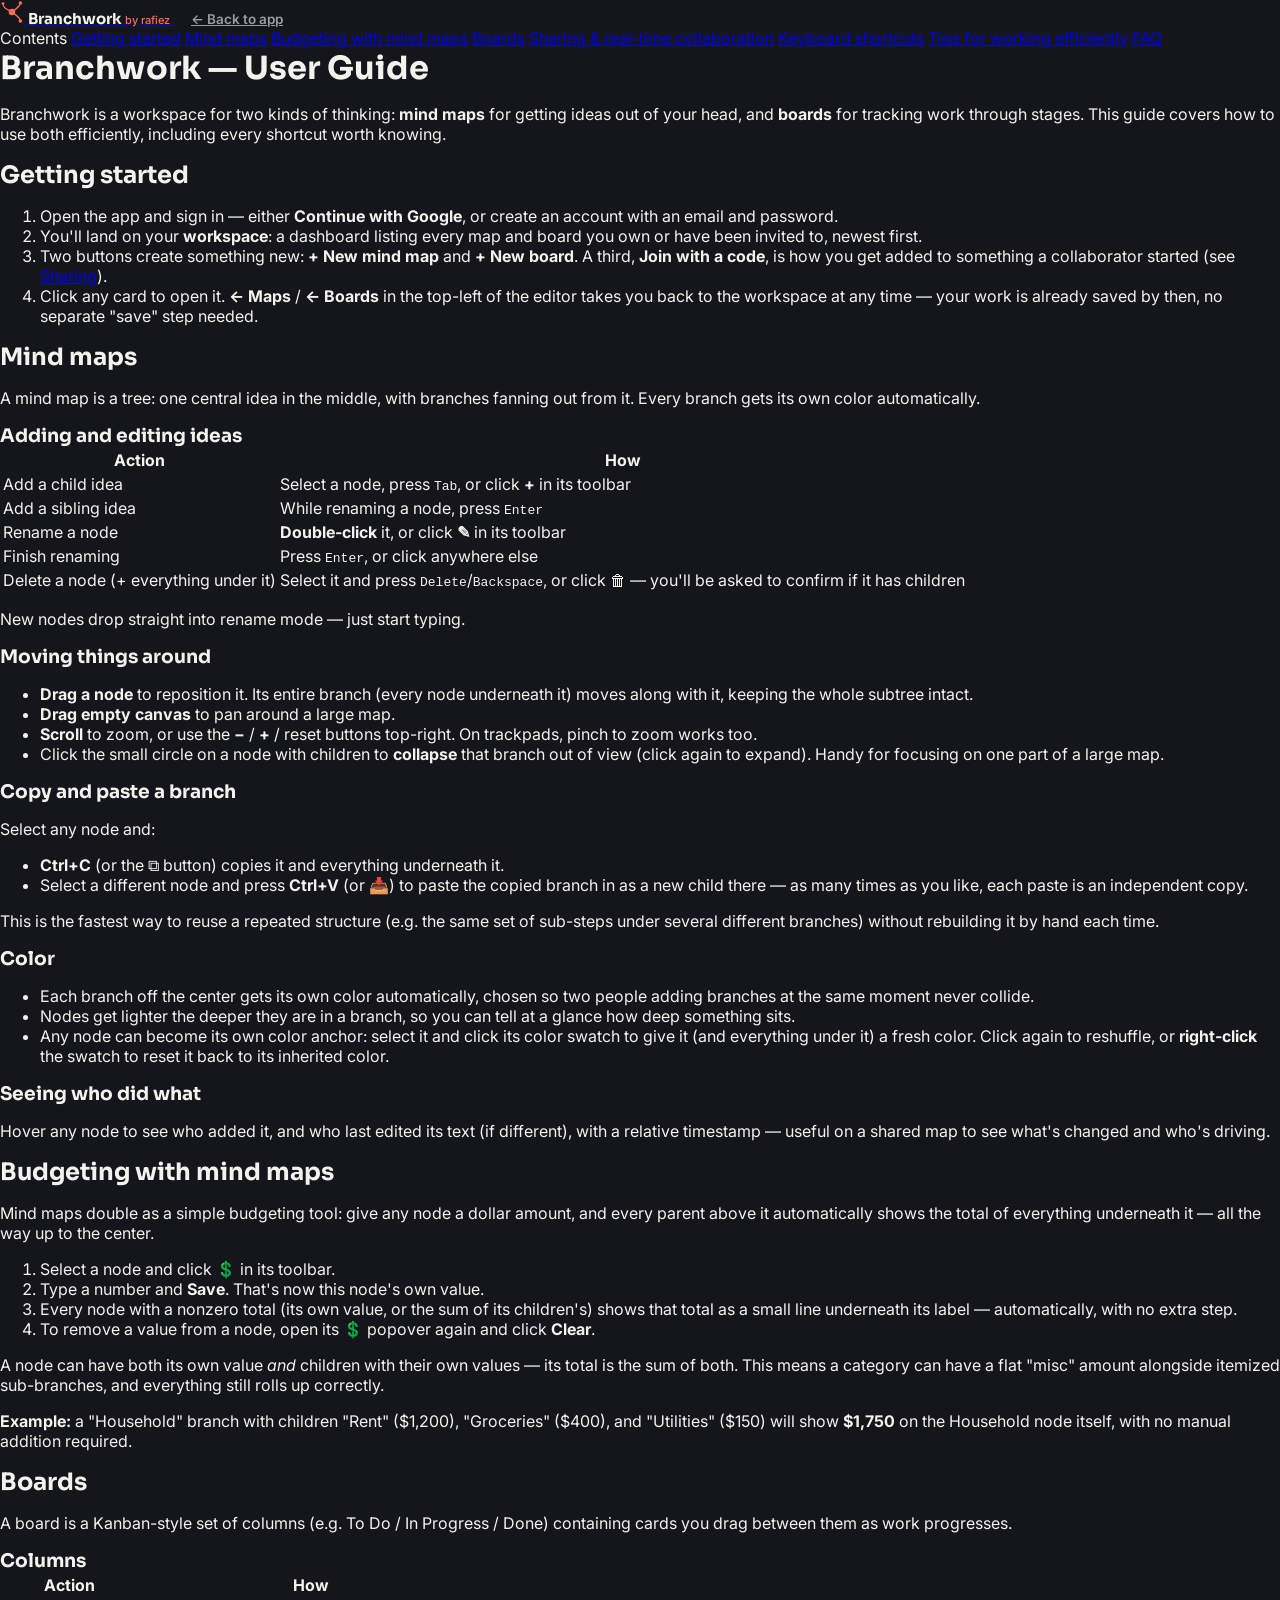
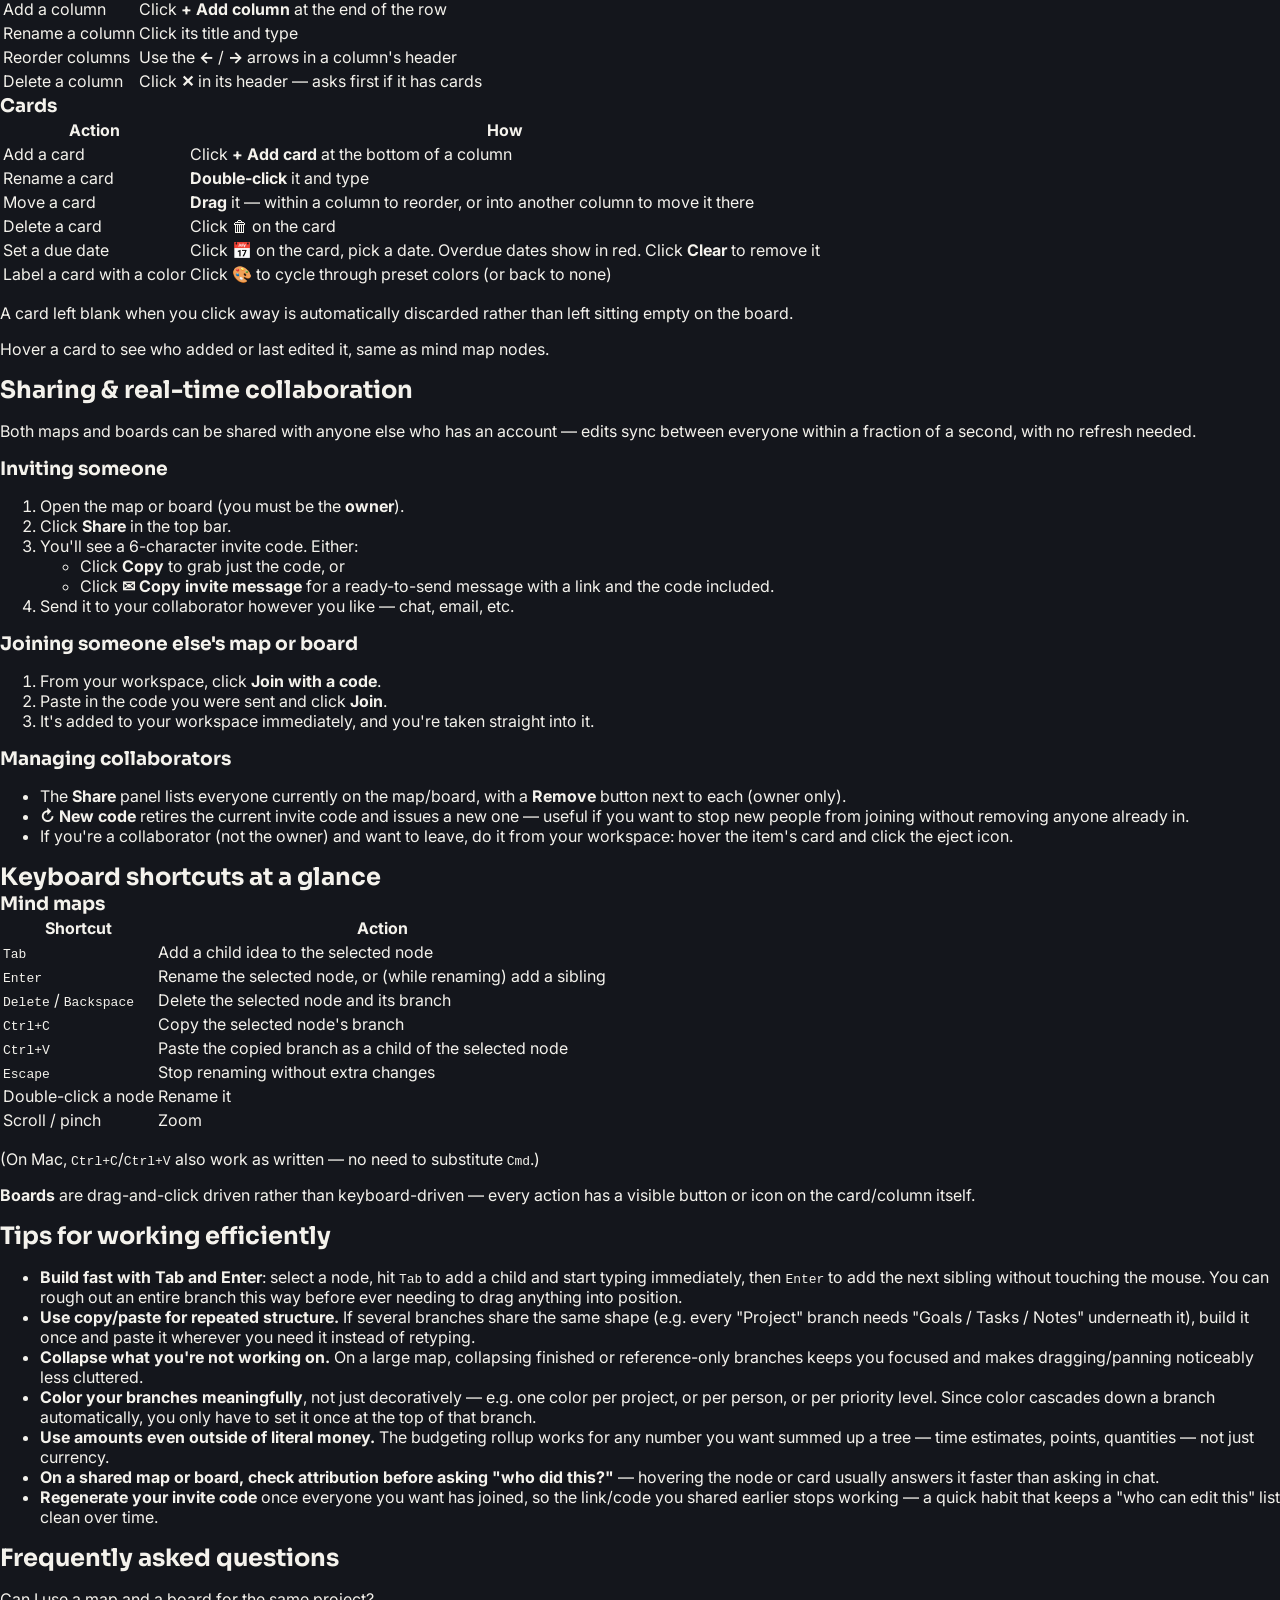
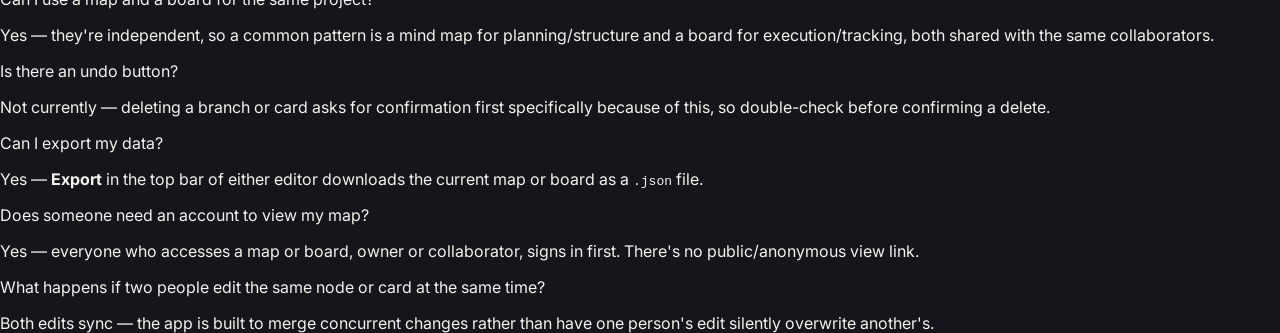
==== guide.html @ 49ad2775 "Add files via upload" ====
<!DOCTYPE html>
<html lang="en">
<head>
<meta charset="UTF-8" />
<meta name="viewport" content="width=device-width, initial-scale=1.0" />
<title>User Guide — Branchwork</title>
<link rel="icon" href="data:," />
<link rel="preconnect" href="https://fonts.googleapis.com">
<link rel="preconnect" href="https://fonts.gstatic.com" crossorigin>
<link href="https://fonts.googleapis.com/css2?family=Sora:wght@400;500;600;700;800&family=Inter:wght@400;500;600&display=swap" rel="stylesheet">
<link rel="stylesheet" href="styles.css" />
</head>
<body class="guide-body">

<div class="guide-page">
  <header class="guide-header">
    <a href="index.html" class="guide-brand">
      <span class="brand-mark" aria-hidden="true">
        <svg viewBox="0 0 40 40" width="24" height="24">
          <circle cx="20" cy="20" r="5.5" fill="currentColor"/>
          <path d="M20 20 C 30 12, 34 10, 34 5" stroke="currentColor" stroke-width="2.4" fill="none" stroke-linecap="round"/>
          <path d="M20 20 C 30 28, 34 30, 34 35" stroke="currentColor" stroke-width="2.4" fill="none" stroke-linecap="round"/>
          <path d="M20 20 C 8 14, 5 12, 5 6" stroke="currentColor" stroke-width="2" fill="none" stroke-linecap="round"/>
          <circle cx="34" cy="5" r="3" fill="currentColor"/>
          <circle cx="34" cy="35" r="3" fill="currentColor"/>
          <circle cx="5" cy="6" r="2.4" fill="currentColor"/>
        </svg>
      </span>
      <span class="dash-brand-name">Branchwork <span class="brand-by">by rafiez</span></span>
    </a>
    <a href="index.html" class="btn btn-ghost">← Back to app</a>
  </header>

  <div class="guide-layout">
    <nav class="guide-toc" aria-label="Table of contents">
      <span class="guide-toc-label">Contents</span>
      <a href="#getting-started">Getting started</a>
      <a href="#mind-maps">Mind maps</a>
      <a href="#budgeting">Budgeting with mind maps</a>
      <a href="#boards">Boards</a>
      <a href="#sharing">Sharing &amp; real-time collaboration</a>
      <a href="#shortcuts">Keyboard shortcuts</a>
      <a href="#tips">Tips for working efficiently</a>
      <a href="#faq">FAQ</a>
    </nav>

    <main class="guide-content">
      <h1>Branchwork — User Guide</h1>
      <p class="guide-lede">
        Branchwork is a workspace for two kinds of thinking: <strong>mind maps</strong> for
        getting ideas out of your head, and <strong>boards</strong> for tracking work through
        stages. This guide covers how to use both efficiently, including every shortcut
        worth knowing.
      </p>

      <section id="getting-started">
        <h2>Getting started</h2>
        <ol>
          <li>Open the app and sign in — either <strong>Continue with Google</strong>, or create an account with an email and password.</li>
          <li>You'll land on your <strong>workspace</strong>: a dashboard listing every map and board you own or have been invited to, newest first.</li>
          <li>Two buttons create something new: <strong>+ New mind map</strong> and <strong>+ New board</strong>. A third, <strong>Join with a code</strong>, is how you get added to something a collaborator started (see <a href="#sharing">Sharing</a>).</li>
          <li>Click any card to open it. <strong>← Maps</strong> / <strong>← Boards</strong> in the top-left of the editor takes you back to the workspace at any time — your work is already saved by then, no separate "save" step needed.</li>
        </ol>
      </section>

      <section id="mind-maps">
        <h2>Mind maps</h2>
        <p>A mind map is a tree: one central idea in the middle, with branches fanning out from it. Every branch gets its own color automatically.</p>

        <h3>Adding and editing ideas</h3>
        <div class="guide-table-wrap">
          <table>
            <thead><tr><th>Action</th><th>How</th></tr></thead>
            <tbody>
              <tr><td>Add a child idea</td><td>Select a node, press <kbd>Tab</kbd>, or click <strong>+</strong> in its toolbar</td></tr>
              <tr><td>Add a sibling idea</td><td>While renaming a node, press <kbd>Enter</kbd></td></tr>
              <tr><td>Rename a node</td><td><strong>Double-click</strong> it, or click <strong>✎</strong> in its toolbar</td></tr>
              <tr><td>Finish renaming</td><td>Press <kbd>Enter</kbd>, or click anywhere else</td></tr>
              <tr><td>Delete a node (+ everything under it)</td><td>Select it and press <kbd>Delete</kbd>/<kbd>Backspace</kbd>, or click 🗑 — you'll be asked to confirm if it has children</td></tr>
            </tbody>
          </table>
        </div>
        <p>New nodes drop straight into rename mode — just start typing.</p>

        <h3>Moving things around</h3>
        <ul>
          <li><strong>Drag a node</strong> to reposition it. Its entire branch (every node underneath it) moves along with it, keeping the whole subtree intact.</li>
          <li><strong>Drag empty canvas</strong> to pan around a large map.</li>
          <li><strong>Scroll</strong> to zoom, or use the <strong>−</strong> / <strong>+</strong> / reset buttons top-right. On trackpads, pinch to zoom works too.</li>
          <li>Click the small circle on a node with children to <strong>collapse</strong> that branch out of view (click again to expand). Handy for focusing on one part of a large map.</li>
        </ul>

        <h3>Copy and paste a branch</h3>
        <p>Select any node and:</p>
        <ul>
          <li><strong>Ctrl+C</strong> (or the ⧉ button) copies it and everything underneath it.</li>
          <li>Select a different node and press <strong>Ctrl+V</strong> (or 📥) to paste the copied branch in as a new child there — as many times as you like, each paste is an independent copy.</li>
        </ul>
        <p>This is the fastest way to reuse a repeated structure (e.g. the same set of sub-steps under several different branches) without rebuilding it by hand each time.</p>

        <h3>Color</h3>
        <ul>
          <li>Each branch off the center gets its own color automatically, chosen so two people adding branches at the same moment never collide.</li>
          <li>Nodes get lighter the deeper they are in a branch, so you can tell at a glance how deep something sits.</li>
          <li>Any node can become its own color anchor: select it and click its color swatch to give it (and everything under it) a fresh color. Click again to reshuffle, or <strong>right-click</strong> the swatch to reset it back to its inherited color.</li>
        </ul>

        <h3>Seeing who did what</h3>
        <p>Hover any node to see who added it, and who last edited its text (if different), with a relative timestamp — useful on a shared map to see what's changed and who's driving.</p>
      </section>

      <section id="budgeting">
        <h2>Budgeting with mind maps</h2>
        <p>Mind maps double as a simple budgeting tool: give any node a dollar amount, and every parent above it automatically shows the total of everything underneath it — all the way up to the center.</p>
        <ol>
          <li>Select a node and click <strong>💲</strong> in its toolbar.</li>
          <li>Type a number and <strong>Save</strong>. That's now this node's own value.</li>
          <li>Every node with a nonzero total (its own value, or the sum of its children's) shows that total as a small line underneath its label — automatically, with no extra step.</li>
          <li>To remove a value from a node, open its 💲 popover again and click <strong>Clear</strong>.</li>
        </ol>
        <p>A node can have both its own value <em>and</em> children with their own values — its total is the sum of both. This means a category can have a flat "misc" amount alongside itemized sub-branches, and everything still rolls up correctly.</p>
        <p class="guide-callout"><strong>Example:</strong> a "Household" branch with children "Rent" ($1,200), "Groceries" ($400), and "Utilities" ($150) will show <strong>$1,750</strong> on the Household node itself, with no manual addition required.</p>
      </section>

      <section id="boards">
        <h2>Boards</h2>
        <p>A board is a Kanban-style set of columns (e.g. To Do / In Progress / Done) containing cards you drag between them as work progresses.</p>

        <h3>Columns</h3>
        <div class="guide-table-wrap">
          <table>
            <thead><tr><th>Action</th><th>How</th></tr></thead>
            <tbody>
              <tr><td>Add a column</td><td>Click <strong>+ Add column</strong> at the end of the row</td></tr>
              <tr><td>Rename a column</td><td>Click its title and type</td></tr>
              <tr><td>Reorder columns</td><td>Use the <strong>←</strong> / <strong>→</strong> arrows in a column's header</td></tr>
              <tr><td>Delete a column</td><td>Click <strong>✕</strong> in its header — asks first if it has cards</td></tr>
            </tbody>
          </table>
        </div>

        <h3>Cards</h3>
        <div class="guide-table-wrap">
          <table>
            <thead><tr><th>Action</th><th>How</th></tr></thead>
            <tbody>
              <tr><td>Add a card</td><td>Click <strong>+ Add card</strong> at the bottom of a column</td></tr>
              <tr><td>Rename a card</td><td><strong>Double-click</strong> it and type</td></tr>
              <tr><td>Move a card</td><td><strong>Drag</strong> it — within a column to reorder, or into another column to move it there</td></tr>
              <tr><td>Delete a card</td><td>Click 🗑 on the card</td></tr>
              <tr><td>Set a due date</td><td>Click 📅 on the card, pick a date. Overdue dates show in red. Click <strong>Clear</strong> to remove it</td></tr>
              <tr><td>Label a card with a color</td><td>Click 🎨 to cycle through preset colors (or back to none)</td></tr>
            </tbody>
          </table>
        </div>
        <p>A card left blank when you click away is automatically discarded rather than left sitting empty on the board.</p>
        <p>Hover a card to see who added or last edited it, same as mind map nodes.</p>
      </section>

      <section id="sharing">
        <h2>Sharing &amp; real-time collaboration</h2>
        <p>Both maps and boards can be shared with anyone else who has an account — edits sync between everyone within a fraction of a second, with no refresh needed.</p>

        <h3>Inviting someone</h3>
        <ol>
          <li>Open the map or board (you must be the <strong>owner</strong>).</li>
          <li>Click <strong>Share</strong> in the top bar.</li>
          <li>You'll see a 6-character invite code. Either:
            <ul>
              <li>Click <strong>Copy</strong> to grab just the code, or</li>
              <li>Click <strong>✉ Copy invite message</strong> for a ready-to-send message with a link and the code included.</li>
            </ul>
          </li>
          <li>Send it to your collaborator however you like — chat, email, etc.</li>
        </ol>

        <h3>Joining someone else's map or board</h3>
        <ol>
          <li>From your workspace, click <strong>Join with a code</strong>.</li>
          <li>Paste in the code you were sent and click <strong>Join</strong>.</li>
          <li>It's added to your workspace immediately, and you're taken straight into it.</li>
        </ol>

        <h3>Managing collaborators</h3>
        <ul>
          <li>The <strong>Share</strong> panel lists everyone currently on the map/board, with a <strong>Remove</strong> button next to each (owner only).</li>
          <li><strong>↻ New code</strong> retires the current invite code and issues a new one — useful if you want to stop new people from joining without removing anyone already in.</li>
          <li>If you're a collaborator (not the owner) and want to leave, do it from your workspace: hover the item's card and click the eject icon.</li>
        </ul>
      </section>

      <section id="shortcuts">
        <h2>Keyboard shortcuts at a glance</h2>
        <h3>Mind maps</h3>
        <div class="guide-table-wrap">
          <table>
            <thead><tr><th>Shortcut</th><th>Action</th></tr></thead>
            <tbody>
              <tr><td><kbd>Tab</kbd></td><td>Add a child idea to the selected node</td></tr>
              <tr><td><kbd>Enter</kbd></td><td>Rename the selected node, or (while renaming) add a sibling</td></tr>
              <tr><td><kbd>Delete</kbd> / <kbd>Backspace</kbd></td><td>Delete the selected node and its branch</td></tr>
              <tr><td><kbd>Ctrl+C</kbd></td><td>Copy the selected node's branch</td></tr>
              <tr><td><kbd>Ctrl+V</kbd></td><td>Paste the copied branch as a child of the selected node</td></tr>
              <tr><td><kbd>Escape</kbd></td><td>Stop renaming without extra changes</td></tr>
              <tr><td>Double-click a node</td><td>Rename it</td></tr>
              <tr><td>Scroll / pinch</td><td>Zoom</td></tr>
            </tbody>
          </table>
        </div>
        <p class="guide-note">(On Mac, <kbd>Ctrl+C</kbd>/<kbd>Ctrl+V</kbd> also work as written — no need to substitute <kbd>Cmd</kbd>.)</p>
        <p><strong>Boards</strong> are drag-and-click driven rather than keyboard-driven — every action has a visible button or icon on the card/column itself.</p>
      </section>

      <section id="tips">
        <h2>Tips for working efficiently</h2>
        <ul>
          <li><strong>Build fast with Tab and Enter</strong>: select a node, hit <kbd>Tab</kbd> to add a child and start typing immediately, then <kbd>Enter</kbd> to add the next sibling without touching the mouse. You can rough out an entire branch this way before ever needing to drag anything into position.</li>
          <li><strong>Use copy/paste for repeated structure.</strong> If several branches share the same shape (e.g. every "Project" branch needs "Goals / Tasks / Notes" underneath it), build it once and paste it wherever you need it instead of retyping.</li>
          <li><strong>Collapse what you're not working on.</strong> On a large map, collapsing finished or reference-only branches keeps you focused and makes dragging/panning noticeably less cluttered.</li>
          <li><strong>Color your branches meaningfully</strong>, not just decoratively — e.g. one color per project, or per person, or per priority level. Since color cascades down a branch automatically, you only have to set it once at the top of that branch.</li>
          <li><strong>Use amounts even outside of literal money.</strong> The budgeting rollup works for any number you want summed up a tree — time estimates, points, quantities — not just currency.</li>
          <li><strong>On a shared map or board, check attribution before asking "who did this?"</strong> — hovering the node or card usually answers it faster than asking in chat.</li>
          <li><strong>Regenerate your invite code</strong> once everyone you want has joined, so the link/code you shared earlier stops working — a quick habit that keeps a "who can edit this" list clean over time.</li>
        </ul>
      </section>

      <section id="faq">
        <h2>Frequently asked questions</h2>

        <p class="guide-q">Can I use a map and a board for the same project?</p>
        <p>Yes — they're independent, so a common pattern is a mind map for planning/structure and a board for execution/tracking, both shared with the same collaborators.</p>

        <p class="guide-q">Is there an undo button?</p>
        <p>Not currently — deleting a branch or card asks for confirmation first specifically because of this, so double-check before confirming a delete.</p>

        <p class="guide-q">Can I export my data?</p>
        <p>Yes — <strong>Export</strong> in the top bar of either editor downloads the current map or board as a <code>.json</code> file.</p>

        <p class="guide-q">Does someone need an account to view my map?</p>
        <p>Yes — everyone who accesses a map or board, owner or collaborator, signs in first. There's no public/anonymous view link.</p>

        <p class="guide-q">What happens if two people edit the same node or card at the same time?</p>
        <p>Both edits sync — the app is built to merge concurrent changes rather than have one person's edit silently overwrite another's.</p>
      </section>
    </main>
  </div>
</div>

</body>
</html>
---- styles.css ----
/* ============ Tokens ============ */
:root {
  --ink: #14161c;
  --ink-soft: #1b1e26;
  --canvas: #101218;
  --canvas-dot: rgba(255,255,255,0.06);
  --paper: #f6f4ef;
  --paper-dim: #cfcdc6;
  --line: rgba(255,255,255,0.10);
  --accent: #ff6b5b;
  --accent-soft: rgba(255,107,91,0.18);
  --accent-blue: #5b9dff;
  --accent-green: #4fd1a5;
  --text-hi: #f4f2ec;
  --text-lo: #9a9ba3;
  --danger: #ff5d5d;
  --radius-lg: 18px;
  --radius-md: 12px;
  --radius-sm: 8px;
  --font-display: 'Sora', 'Segoe UI', sans-serif;
  --font-body: 'Inter', 'Segoe UI', sans-serif;
  --shadow-card: 0 12px 30px rgba(0,0,0,0.35);
}

/* Elements marked hidden must always be hidden, even if their own
   class also sets a `display` value (e.g. .view-editor, .modal-overlay
   both use display:flex — without !important here, that flex rule
   would beat the default [hidden] behavior and show them anyway). */
[hidden] { display: none !important; }

* { box-sizing: border-box; }
html, body { height: 100%; }
body {
  margin: 0;
  font-family: var(--font-body);
  background: var(--ink);
  color: var(--text-hi);
  overflow: hidden;
}
button, input { font-family: inherit; }
h1, h2, h3 { font-family: var(--font-display); margin: 0; }

/* ============ Buttons ============ */
.btn {
  border: 1px solid var(--line);
  background: transparent;
  color: var(--text-hi);
  padding: 9px 16px;
  border-radius: var(--radius-sm);
  font-size: 13.5px;
  font-weight: 600;
  cursor: pointer;
  transition: background 0.15s ease, transform 0.1s ease, border-color .15s ease;
  white-space: nowrap;
}
.btn:hover { background: rgba(255,255,255,0.06); }
.btn:active { transform: translateY(1px); }
.btn-primary {
  background: var(--accent);
  border-color: var(--accent);
  color: #1a0e0b;
}
.btn-primary:hover { background: #ff7c6d; }
.btn-ghost { border-color: transparent; color: var(--text-lo); }
.btn-ghost:hover { color: var(--text-hi); background: rgba(255,255,255,0.06); }
.btn-blue {
  background: var(--accent-blue);
  border-color: var(--accent-blue);
  color: #0c1a30;
}
.btn-blue:hover { background: #79b1ff; }
.btn-green {
  background: var(--accent-green);
  border-color: var(--accent-green);
  color: #0c2a1f;
}
.btn-green:hover { background: #6fdcb6; }
.btn-block { width: 100%; }
.btn-icon {
  width: 30px; height: 30px; padding: 0;
  display: inline-flex; align-items: center; justify-content: center;
  border-radius: var(--radius-sm);
  font-size: 15px;
}

/* ============ Layout shell ============ */
.view { width: 100vw; height: 100vh; }

/* ============ Auth ============ */
.view-auth {
  display: flex;
  align-items: center;
  justify-content: center;
  background:
    radial-gradient(circle at 20% 20%, rgba(255,107,91,0.10), transparent 45%),
    radial-gradient(circle at 80% 75%, rgba(124,131,253,0.12), transparent 45%),
    var(--ink);
  padding: 24px;
}
.auth-card {
  width: 100%;
  max-width: 380px;
  background: var(--ink-soft);
  border: 1px solid var(--line);
  border-radius: var(--radius-lg);
  padding: 32px 28px 26px;
  box-shadow: var(--shadow-card);
}
.auth-brand { display: flex; align-items: center; gap: 10px; color: var(--accent); }
.auth-brand h1 { font-size: 22px; color: var(--text-hi); font-weight: 700; }
.brand-mark { color: var(--accent); display: inline-flex; }
.brand-by {
  font-family: var(--font-body); font-weight: 500; color: var(--accent);
  letter-spacing: 0; text-transform: none;
}
.auth-brand h1 .brand-by { font-size: 13px; }
.auth-tagline { color: var(--text-lo); font-size: 13.5px; margin: 10px 0 22px; }
.auth-tabs {
  display: flex;
  background: rgba(255,255,255,0.05);
  border-radius: var(--radius-sm);
  padding: 3px;
  margin-bottom: 20px;
}
.auth-tab {
  flex: 1;
  border: none;
  background: transparent;
  color: var(--text-lo);
  padding: 8px 10px;
  border-radius: 6px;
  font-weight: 600;
  font-size: 13px;
  cursor: pointer;
}
.auth-tab.is-active { background: var(--accent); color: #1a0e0b; }
.auth-form { display: flex; flex-direction: column; gap: 14px; }
.field { display: flex; flex-direction: column; gap: 6px; font-size: 12.5px; color: var(--text-lo); font-weight: 600; }
.field input {
  background: rgba(255,255,255,0.05);
  border: 1px solid var(--line);
  color: var(--text-hi);
  border-radius: var(--radius-sm);
  padding: 10px 12px;
  font-size: 14px;
  outline: none;
}
.field input:focus { border-color: var(--accent); }
.auth-error {
  color: var(--danger);
  font-size: 12.5px;
  background: rgba(255,93,93,0.1);
  border: 1px solid rgba(255,93,93,0.3);
  padding: 8px 10px;
  border-radius: var(--radius-sm);
  margin: 0;
}
.auth-footnote { color: var(--text-lo); font-size: 11.5px; margin: 18px 0 0; text-align: center; }

.google-btn-container { display: flex; justify-content: center; min-height: 40px; }
.google-btn-fallback { color: var(--text-lo); font-size: 12px; text-align: center; margin: 6px 0 0; }
.auth-divider {
  display: flex; align-items: center; gap: 12px;
  color: var(--text-lo); font-size: 11.5px;
  margin: 16px 0;
}
.auth-divider::before, .auth-divider::after {
  content: ''; flex: 1; height: 1px; background: var(--line);
}

/* ============ Dashboard extras ============ */
.dash-title-actions { display: flex; gap: 10px; }
.map-card-badge {
  position: absolute; top: 10px; left: 14px;
  font-size: 10px; font-weight: 700; letter-spacing: .04em; text-transform: uppercase;
  color: var(--text-lo); background: rgba(255,255,255,0.08);
  padding: 3px 8px; border-radius: 999px; z-index: 1;
}

/* ============ Modal (join map) ============ */
.modal-overlay {
  position: fixed; inset: 0; background: rgba(8,9,12,0.6);
  display: flex; align-items: center; justify-content: center;
  z-index: 300; backdrop-filter: blur(2px);
}
.modal-card {
  width: 100%; max-width: 340px;
  background: var(--ink-soft); border: 1px solid var(--line);
  border-radius: var(--radius-lg); padding: 26px;
  box-shadow: var(--shadow-card);
}
.modal-card h3 { font-size: 17px; margin-bottom: 6px; }
.modal-sub { color: var(--text-lo); font-size: 13px; margin: 0 0 16px; }
.join-code-input {
  width: 100%; background: rgba(255,255,255,0.06); border: 1px solid var(--line);
  color: var(--text-hi); border-radius: var(--radius-sm); padding: 12px 14px;
  font-size: 20px; letter-spacing: .12em; text-transform: uppercase; text-align: center;
  font-family: var(--font-display); font-weight: 600; outline: none;
}
.join-code-input:focus { border-color: var(--accent); }
.modal-actions { display: flex; justify-content: flex-end; gap: 10px; margin-top: 16px; }

/* ============ Share panel ============ */
.share-panel {
  position: fixed; top: 56px; right: 16px;
  width: 260px;
  background: var(--ink-soft); border: 1px solid var(--line);
  border-radius: var(--radius-md); padding: 16px;
  box-shadow: var(--shadow-card); z-index: 120;
}
.share-panel-row { display: flex; align-items: center; justify-content: space-between; margin-bottom: 10px; }
.share-panel-label { font-size: 12px; color: var(--text-lo); font-weight: 700; text-transform: uppercase; letter-spacing: .04em; }
.btn-tiny { padding: 5px 10px; font-size: 11.5px; }
.share-code-row {
  display: flex; align-items: center; gap: 8px;
  background: rgba(255,255,255,0.05); border: 1px solid var(--line);
  border-radius: var(--radius-sm); padding: 8px 10px; margin-bottom: 10px;
}
.share-code-row code {
  flex: 1; font-family: var(--font-display); font-weight: 700; font-size: 16px;
  letter-spacing: .1em; color: var(--text-hi);
}
.share-copy-message { width: 100%; margin-bottom: 10px; }
.share-hint { font-size: 11.5px; color: var(--text-lo); margin: 0 0 12px; }
.share-collab-list { display: flex; flex-direction: column; gap: 6px; max-height: 160px; overflow-y: auto; }
.share-collab-item {
  display: flex; align-items: center; justify-content: space-between;
  font-size: 12.5px; color: var(--text-hi);
  background: rgba(255,255,255,0.04); border-radius: 7px; padding: 6px 9px;
}
.share-collab-item button {
  border: none; background: transparent; color: var(--text-lo);
  cursor: pointer; font-size: 12px;
}
.share-collab-item button:hover { color: var(--danger); }
.share-owner-note { font-size: 11.5px; color: var(--text-lo); }

/* ============ Dashboard ============ */
.view-dashboard { display: flex; flex-direction: column; background: var(--ink); overflow-y: auto; }
.dash-header {
  display: flex; align-items: center; justify-content: space-between;
  padding: 16px 28px; border-bottom: 1px solid var(--line);
  position: sticky; top: 0; background: var(--ink); z-index: 5;
}
.dash-brand { display: flex; align-items: center; gap: 8px; color: var(--accent); }
.dash-brand-name { color: var(--text-hi); font-family: var(--font-display); font-weight: 700; font-size: 15px; }
.dash-brand-name .brand-by { font-size: 11px; }
.dash-version {
  color: var(--text-lo);
  font-size: 11px;
  font-weight: 600;
  padding: 2px 7px;
  border: 1px solid var(--line);
  border-radius: 999px;
}
.dash-user { display: flex; align-items: center; gap: 12px; }
.dash-email { color: var(--text-lo); font-size: 12.5px; }
.dash-main { max-width: 1080px; margin: 0 auto; width: 100%; padding: 36px 28px 60px; flex: 1; display: flex; flex-direction: column; }
.dash-title-row { display: flex; align-items: center; justify-content: space-between; margin-bottom: 26px; }
.dash-title-row h2 { font-size: 22px; }
.dash-empty { text-align: center; padding: 60px 20px; color: var(--text-lo); }
.dash-empty p { margin: 4px 0; }
.dash-empty-sub { font-size: 13px; }
.dash-grid {
  display: grid;
  grid-template-columns: repeat(auto-fill, minmax(230px, 1fr));
  gap: 18px;
}
.map-card {
  background: var(--ink-soft);
  border: 1px solid var(--line);
  border-radius: var(--radius-md);
  padding: 18px;
  cursor: pointer;
  transition: transform 0.12s ease, border-color .12s ease;
  position: relative;
  overflow: hidden;
}
.map-card:hover { transform: translateY(-3px); border-color: rgba(255,255,255,0.22); }
.map-card-glow {
  position: absolute; inset: 0; opacity: 0.16; pointer-events: none;
}
.map-card h3 { font-size: 15.5px; color: var(--text-hi); margin-top: 14px; margin-bottom: 6px; position: relative; }
.map-card-meta { color: var(--text-lo); font-size: 11.5px; position: relative; }
.map-card-del {
  position: absolute; top: 10px; right: 10px;
  width: 28px; height: 28px; border-radius: 7px;
  background: rgba(0,0,0,0.25); border: none; color: var(--text-lo);
  cursor: pointer; font-size: 13px; opacity: 0.45; transition: opacity .12s ease, color .12s ease, background .12s ease;
}
.map-card:hover .map-card-del { opacity: 0.85; }
.map-card-del:hover { opacity: 1; color: var(--danger); background: rgba(255,93,93,0.15); }

.dash-info {
  display: grid;
  grid-template-columns: repeat(auto-fit, minmax(260px, 1fr));
  gap: 16px;
  margin-top: auto;
  padding-top: 28px;
  border-top: 1px solid var(--line);
}
.dash-info-card {
  padding: 16px 18px;
  border: 1px solid var(--line);
  border-radius: var(--radius-md);
  background: var(--ink-soft);
}
.dash-info-card h4 { margin: 0 0 6px; font-size: 13.5px; color: var(--text-hi); font-family: var(--font-display); }
.dash-info-card p { margin: 0; font-size: 12.5px; line-height: 1.5; color: var(--text-lo); }

/* ============ Editor ============ */
.view-editor { display: flex; flex-direction: column; }
.ed-topbar {
  display: flex; align-items: center; gap: 10px;
  padding: 10px 16px;
  border-bottom: 1px solid var(--line);
  background: var(--ink-soft);
  z-index: 10;
}
.map-title-input {
  background: transparent; border: 1px solid transparent; color: var(--text-hi);
  font-family: var(--font-display); font-weight: 600; font-size: 15px;
  padding: 6px 10px; border-radius: var(--radius-sm); max-width: 320px;
}
.map-title-input:hover { border-color: var(--line); }
.map-title-input:focus { outline: none; border-color: var(--accent); background: rgba(255,255,255,0.04); }
.save-status { font-size: 11.5px; color: var(--text-lo); min-width: 80px; }
.ed-topbar-spacer { flex: 1; }
.zoom-controls { display: flex; align-items: center; gap: 6px; margin-right: 6px; }
.zoom-level { font-size: 12px; color: var(--text-lo); width: 42px; text-align: center; }

.canvas-wrap {
  position: relative;
  flex: 1;
  overflow: hidden;
  background-color: var(--canvas);
  background-image: radial-gradient(var(--canvas-dot) 1.4px, transparent 1.4px);
  background-size: 26px 26px;
  cursor: grab;
  touch-action: none;
}
.canvas-wrap.is-panning { cursor: grabbing; }
.canvas-world {
  position: absolute;
  left: 0; top: 0;
  width: 0; height: 0;
  transform-origin: 0 0;
  will-change: transform;
}
.edge-layer {
  position: absolute;
  overflow: visible;
  left: 0; top: 0;
  pointer-events: none;
}
.node-layer { position: absolute; left: 0; top: 0; }

.hint-bar {
  position: absolute; left: 50%; bottom: 14px; transform: translateX(-50%);
  display: flex; gap: 16px;
  background: rgba(20,22,28,0.85);
  border: 1px solid var(--line);
  padding: 8px 16px; border-radius: 999px;
  font-size: 11.5px; color: var(--text-lo);
  backdrop-filter: blur(6px);
  pointer-events: none;
  white-space: nowrap;
}
.hint-bar kbd {
  background: rgba(255,255,255,0.1);
  border-radius: 4px; padding: 1px 5px; font-size: 10.5px; color: var(--text-hi);
}

/* ============ Nodes ============ */
.node {
  position: absolute;
  transform: translate(-50%, -50%);
  width: max-content;
  min-width: 64px;
  max-width: 260px;
  padding: 9px 16px;
  border-radius: 999px;
  font-size: 14px;
  font-weight: 600;
  text-align: center;
  cursor: grab;
  user-select: none;
  touch-action: none;
  box-shadow: 0 3px 0 rgba(0,0,0,0.18), 0 6px 16px rgba(0,0,0,0.25);
  border: 2px solid transparent;
  line-height: 1.3;
  word-break: break-word;
  transition: box-shadow .12s ease, border-color .12s ease;
}
.node.is-root {
  background: var(--paper);
  color: #1c1c1c;
  font-family: var(--font-display);
  font-size: 16px;
  padding: 14px 24px;
  box-shadow: 0 4px 0 rgba(0,0,0,0.3), 0 10px 22px rgba(0,0,0,0.35);
}
.node.is-selected { border-color: #fff; box-shadow: 0 0 0 3px rgba(255,255,255,0.25), 0 6px 16px rgba(0,0,0,0.3); }
.node.is-dragging { cursor: grabbing; z-index: 50; }
.node-label { }
.node-label[contenteditable="true"] { cursor: text; outline: none; user-select: text; -webkit-user-select: text; }
.node-value {
  font-size: 11px;
  font-weight: 700;
  opacity: 0.8;
  margin-top: 3px;
  letter-spacing: .01em;
}

.amount-picker {
  position: fixed;
  display: flex; align-items: center; gap: 8px;
  background: var(--ink-soft); border: 1px solid var(--line);
  border-radius: var(--radius-sm); padding: 8px;
  box-shadow: var(--shadow-card); z-index: 250;
}
.amount-picker input[type="number"] {
  width: 100px;
  background: rgba(255,255,255,0.06); border: 1px solid var(--line);
  color: var(--text-hi); border-radius: 6px; padding: 5px 7px; font-size: 12.5px;
}

.node-toggle {
  position: absolute;
  right: -8px; bottom: -8px;
  width: 20px; height: 20px;
  border-radius: 50%;
  background: var(--ink-soft);
  border: 1.5px solid var(--line);
  color: var(--text-hi);
  font-size: 10.5px;
  display: flex; align-items: center; justify-content: center;
  cursor: pointer;
}
.node-toggle:hover { border-color: #fff; }

.node-actions {
  position: absolute;
  display: flex; flex-direction: column; align-items: center; gap: 5px;
  z-index: 60;
}
.node-actions-caption {
  background: var(--ink-soft);
  border: 1px solid var(--line);
  color: var(--text-lo);
  font-size: 10.5px;
  padding: 4px 10px;
  border-radius: 999px;
  white-space: nowrap;
  box-shadow: var(--shadow-card);
}
.node-actions-row {
  display: flex; gap: 4px;
  background: var(--ink-soft);
  border: 1px solid var(--line);
  border-radius: 999px;
  padding: 4px;
  box-shadow: var(--shadow-card);
}
.node-actions-row button {
  width: 26px; height: 26px; border-radius: 50%;
  border: none; background: transparent; color: var(--text-hi);
  cursor: pointer; font-size: 13px;
  display: flex; align-items: center; justify-content: center;
}
.node-actions-row button:hover { background: rgba(255,255,255,0.12); }
.node-actions-row .swatch {
  width: 16px; height: 16px; border-radius: 50%; border: 1.5px solid rgba(255,255,255,0.5);
}

.edge-path {
  fill: none;
  stroke-linecap: round;
}

/* ============ Toast ============ */
.toast {
  position: fixed; left: 50%; bottom: 26px; transform: translateX(-50%);
  background: var(--ink-soft); border: 1px solid var(--line);
  color: var(--text-hi); padding: 10px 18px; border-radius: 999px;
  font-size: 13px; box-shadow: var(--shadow-card); z-index: 200;
}

/* ============ Version badge ============ */
/* ============ Scrollbars (dashboard) ============ */
.view-dashboard::-webkit-scrollbar { width: 10px; }
.view-dashboard::-webkit-scrollbar-thumb { background: var(--line); border-radius: 6px; }

/* ============ Board (Kanban) ============ */
.view-board { display: flex; flex-direction: column; }
.board-body {
  flex: 1;
  overflow-x: auto;
  overflow-y: hidden;
  background-color: var(--canvas);
  background-image: radial-gradient(var(--canvas-dot) 1.4px, transparent 1.4px);
  background-size: 26px 26px;
  padding: 20px;
}
.board-columns {
  display: flex;
  align-items: flex-start;
  gap: 16px;
  height: 100%;
}
.board-column {
  flex: 0 0 272px;
  width: 272px;
  max-height: 100%;
  display: flex;
  flex-direction: column;
  background: var(--ink-soft);
  border: 1px solid var(--line);
  border-radius: var(--radius-md);
  padding: 12px;
}
.board-column-header { display: flex; align-items: center; gap: 4px; margin-bottom: 8px; }
.board-column-title {
  flex: 1; min-width: 0;
  background: transparent; border: 1px solid transparent; color: var(--text-hi);
  font-family: var(--font-display); font-weight: 600; font-size: 14px;
  padding: 5px 7px; border-radius: var(--radius-sm);
}
.board-column-title:hover { border-color: var(--line); }
.board-column-title:focus { outline: none; border-color: var(--accent); background: rgba(255,255,255,0.04); }
.board-column-count {
  font-size: 11px; color: var(--text-lo); background: rgba(255,255,255,0.06);
  padding: 2px 7px; border-radius: 999px; flex-shrink: 0;
}
.board-column-move, .board-column-del {
  width: 22px; height: 22px; flex-shrink: 0;
  border: none; background: transparent; color: var(--text-lo);
  border-radius: 6px; cursor: pointer; font-size: 12px;
  display: flex; align-items: center; justify-content: center;
}
.board-column-move:hover { background: rgba(255,255,255,0.08); color: var(--text-hi); }
.board-column-del:hover { background: rgba(255,93,93,0.15); color: var(--danger); }

.board-column-cards {
  flex: 1;
  min-height: 40px;
  overflow-y: auto;
  display: flex;
  flex-direction: column;
  gap: 8px;
  padding-bottom: 4px;
}

.board-add-card {
  margin-top: 8px;
  border: 1px dashed var(--line);
  background: transparent;
  color: var(--text-lo);
  border-radius: var(--radius-sm);
  padding: 8px;
  font-size: 12.5px;
  font-weight: 600;
  cursor: pointer;
}
.board-add-card:hover { color: var(--text-hi); border-color: rgba(255,255,255,0.3); background: rgba(255,255,255,0.03); }

.board-add-column {
  flex: 0 0 272px;
  width: 272px;
  align-self: flex-start;
  border: 1px dashed var(--line);
  background: transparent;
  color: var(--text-lo);
  border-radius: var(--radius-md);
  padding: 14px;
  font-size: 13px;
  font-weight: 600;
  cursor: pointer;
}
.board-add-column:hover { color: var(--text-hi); border-color: rgba(255,255,255,0.3); background: rgba(255,255,255,0.03); }

.board-card {
  background: var(--paper);
  color: #1c1c1c;
  border-radius: var(--radius-sm);
  border-left: 4px solid transparent;
  padding: 9px 10px;
  box-shadow: 0 2px 0 rgba(0,0,0,0.12), 0 4px 10px rgba(0,0,0,0.2);
  cursor: grab;
  user-select: none;
}
.board-card.is-dragging { cursor: grabbing; opacity: 0.85; box-shadow: 0 8px 20px rgba(0,0,0,0.35); }
.board-card-text {
  font-size: 13.5px;
  line-height: 1.35;
  word-break: break-word;
  min-height: 1.35em;
}
.board-card-text[contenteditable="true"] { cursor: text; outline: none; user-select: text; -webkit-user-select: text; }
.board-card-meta {
  display: flex; align-items: center; justify-content: space-between;
  margin-top: 6px; gap: 6px;
}
.board-card-due {
  font-size: 10.5px; font-weight: 700; color: #55606b;
  background: rgba(0,0,0,0.06); padding: 2px 7px; border-radius: 999px;
}
.board-card-due.is-overdue { color: #b3261e; background: rgba(179,38,30,0.12); }
.board-card-actions { display: flex; gap: 2px; margin-left: auto; }
.board-card-actions button {
  width: 20px; height: 20px; border: none; background: transparent;
  border-radius: 5px; cursor: pointer; font-size: 11px;
  display: flex; align-items: center; justify-content: center;
  opacity: 0.55;
}
.board-card-actions button:hover { opacity: 1; background: rgba(0,0,0,0.08); }

.due-picker {
  position: fixed;
  display: flex; align-items: center; gap: 8px;
  background: var(--ink-soft); border: 1px solid var(--line);
  border-radius: var(--radius-sm); padding: 8px;
  box-shadow: var(--shadow-card); z-index: 250;
}
.due-picker input[type="date"] {
  background: rgba(255,255,255,0.06); border: 1px solid var(--line);
  color: var(--text-hi); border-radius: 6px; padding: 5px 7px; font-size: 12.5px;
  color-scheme: dark;
}

/* ============ Responsive ============ */
@media (max-width: 640px) {
  .auth-card { padding: 26px 20px; }
  .dash-header { padding: 12px 16px; }
  .dash-main { padding: 24px 16px 60px; }
  .hint-bar { display: none; }
  .map-title-input { max-width: 140px; }
  .zoom-controls { display: none; }
  .board-column, .board-add-column { flex-basis: 240px; width: 240px; }
}
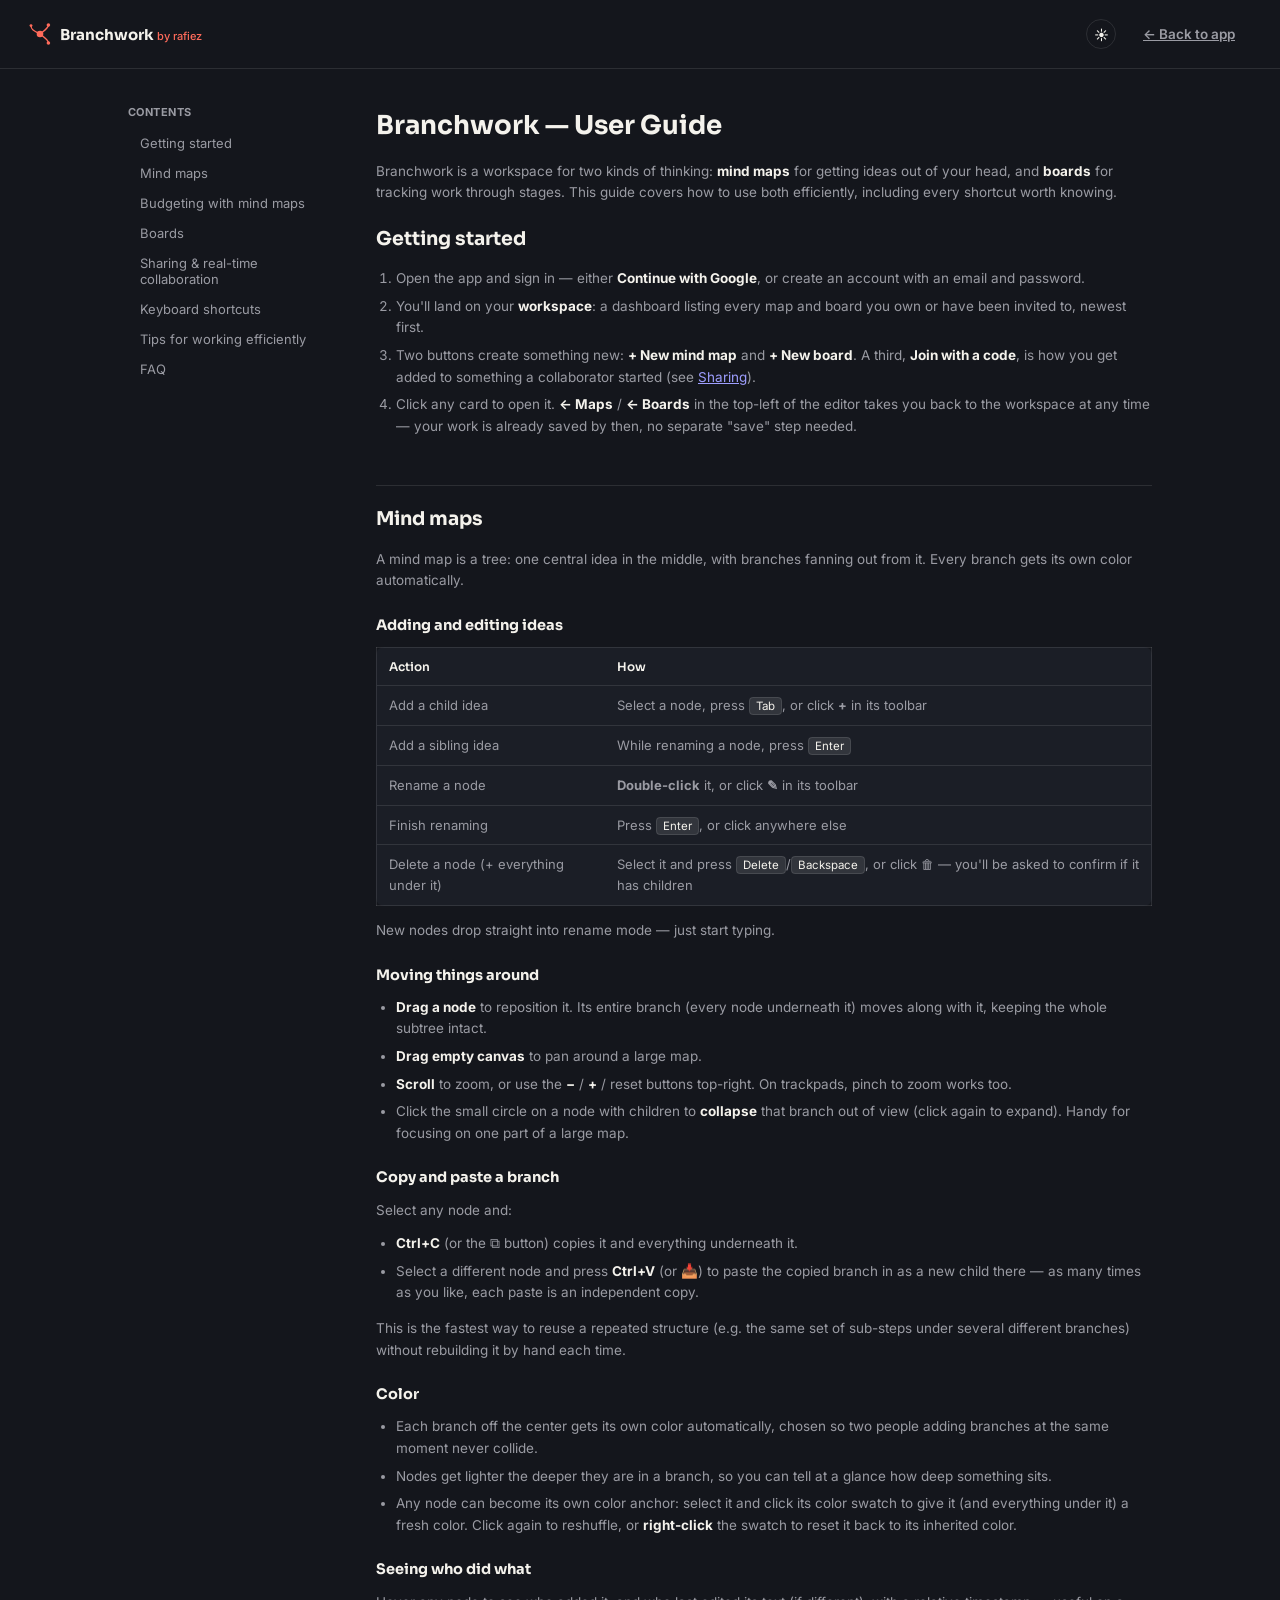
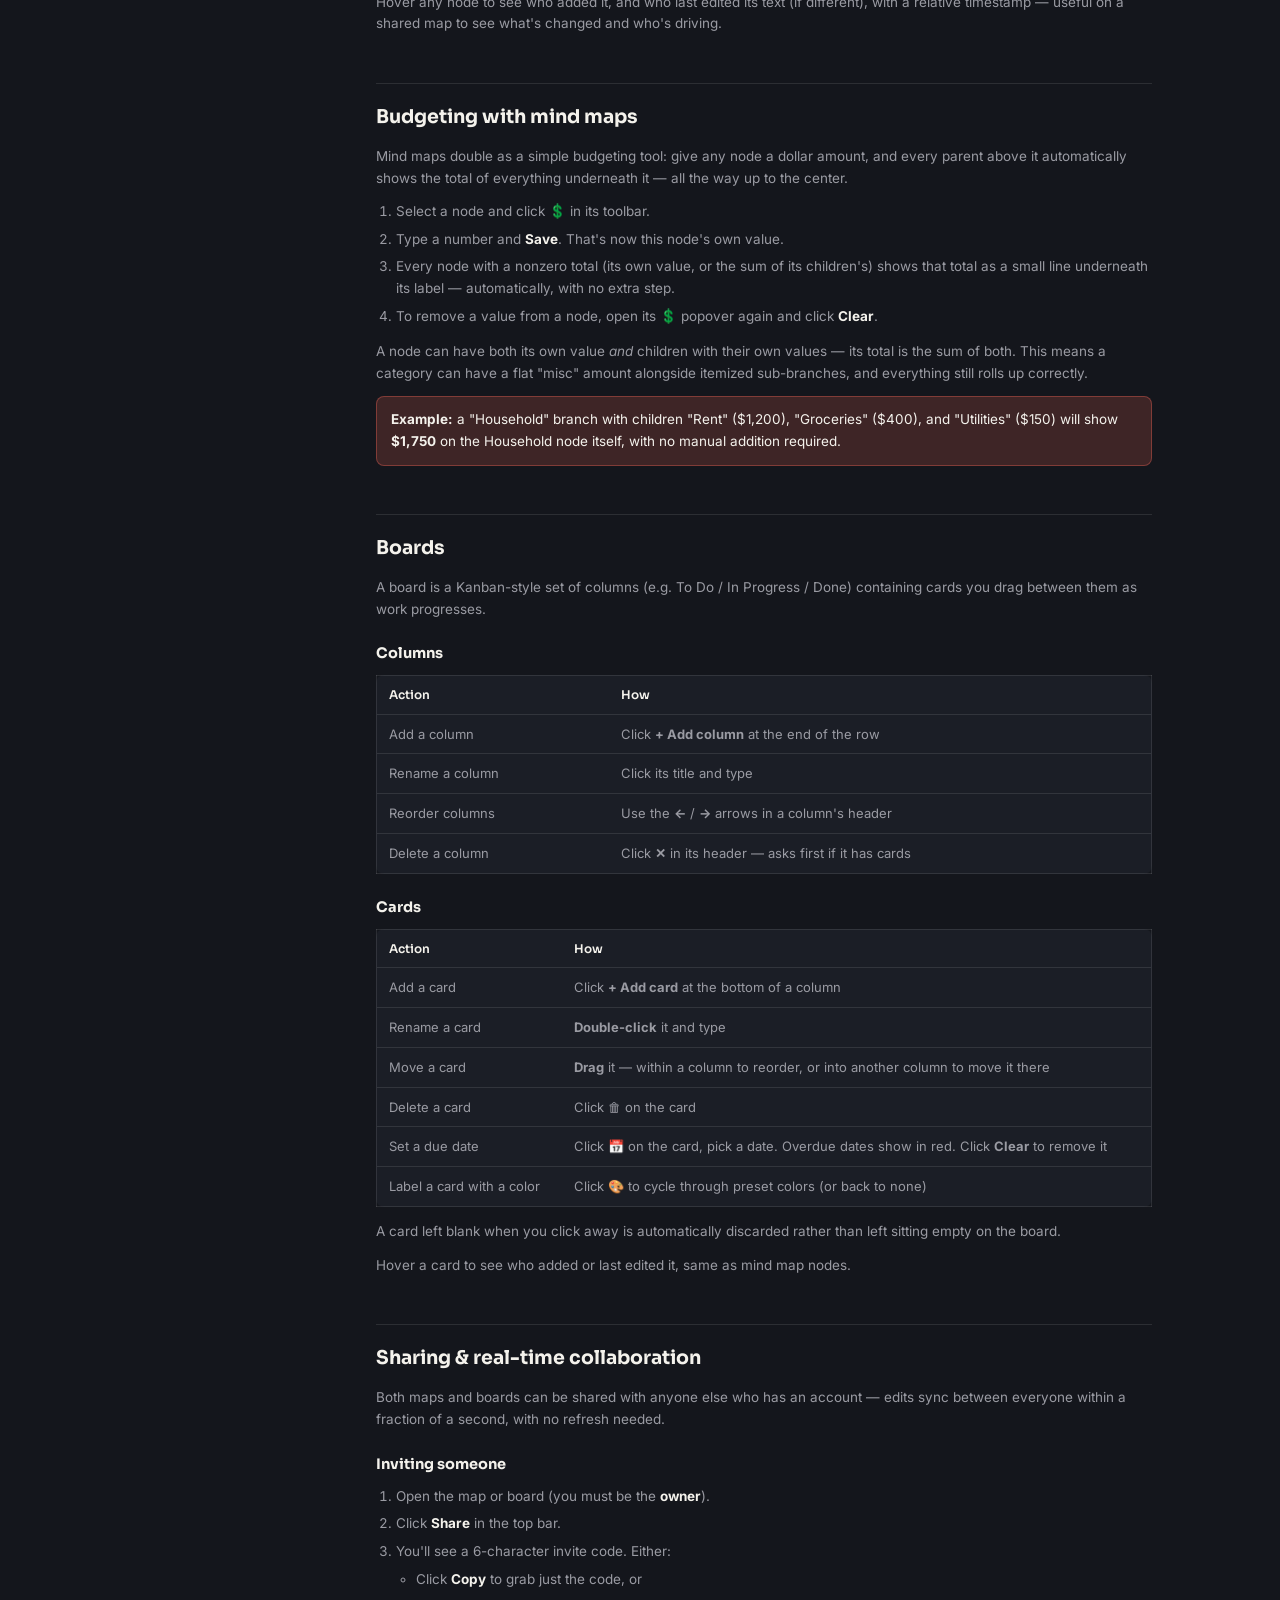
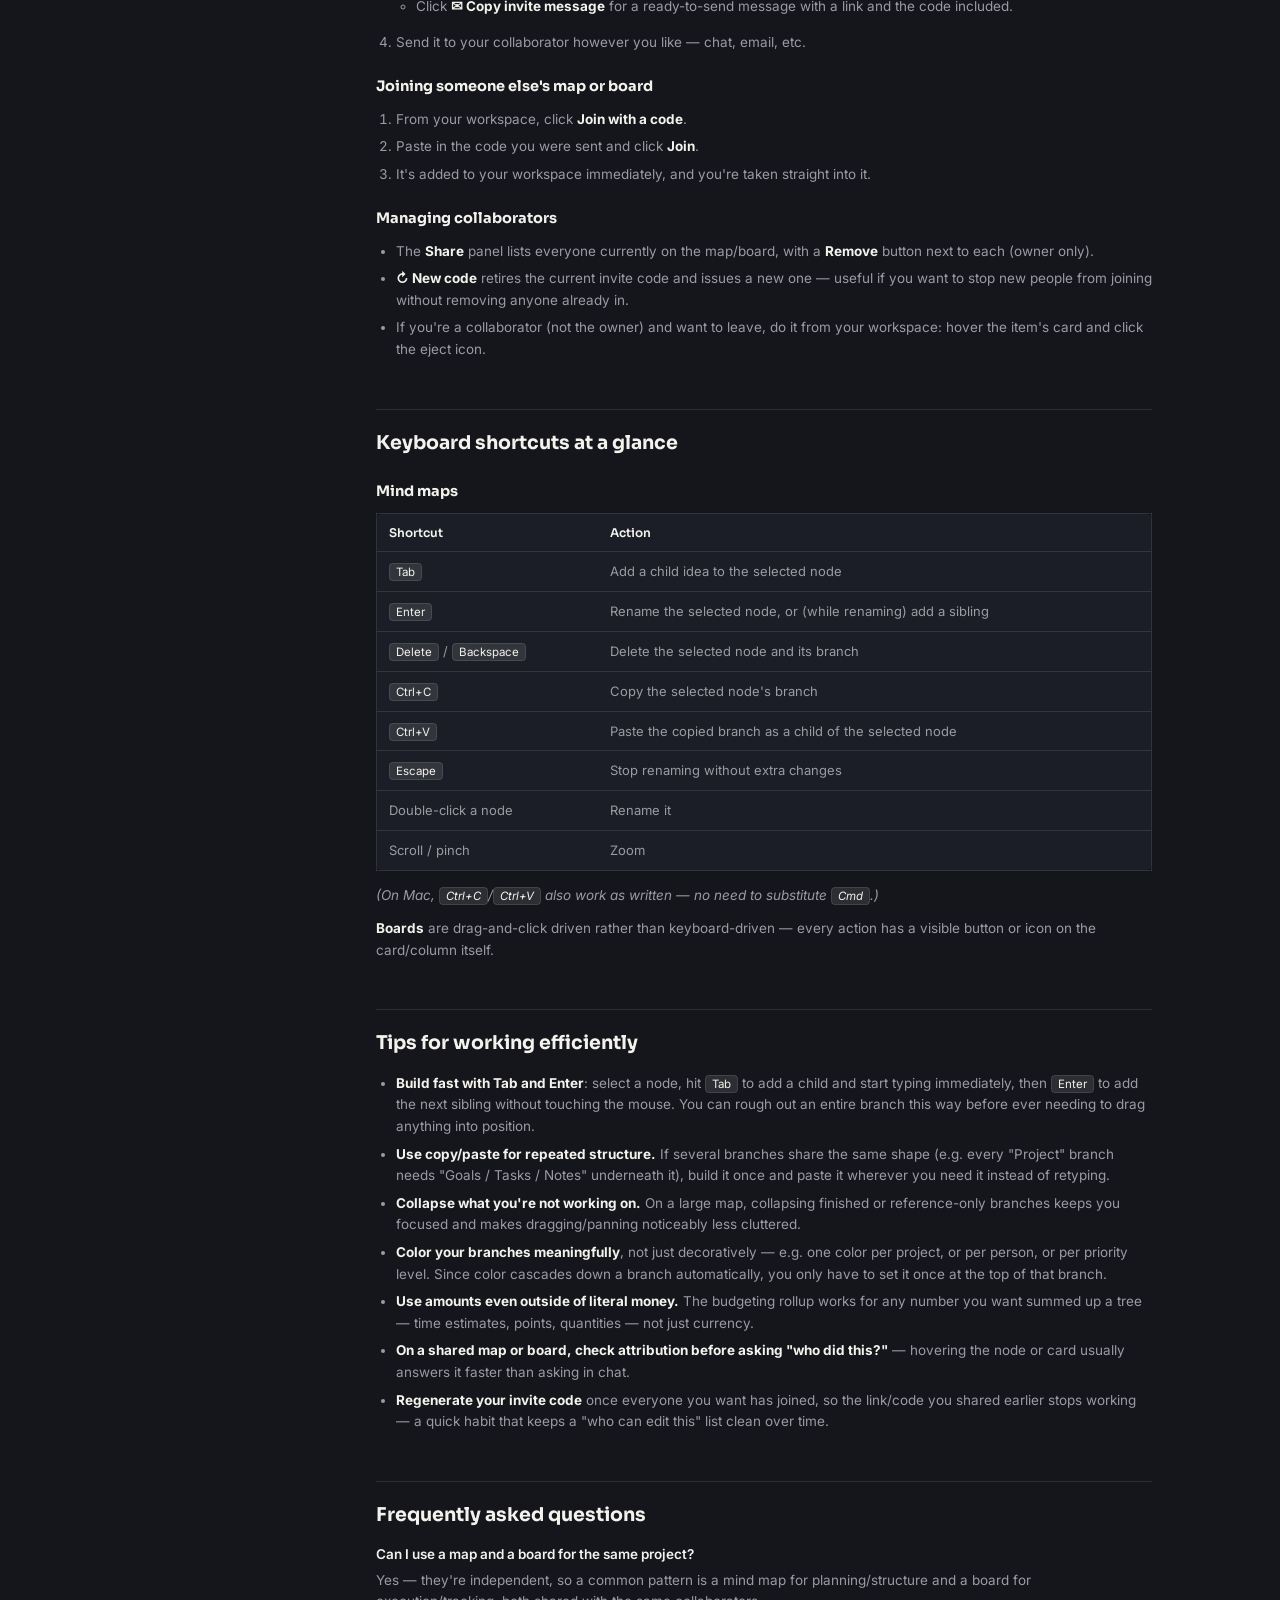
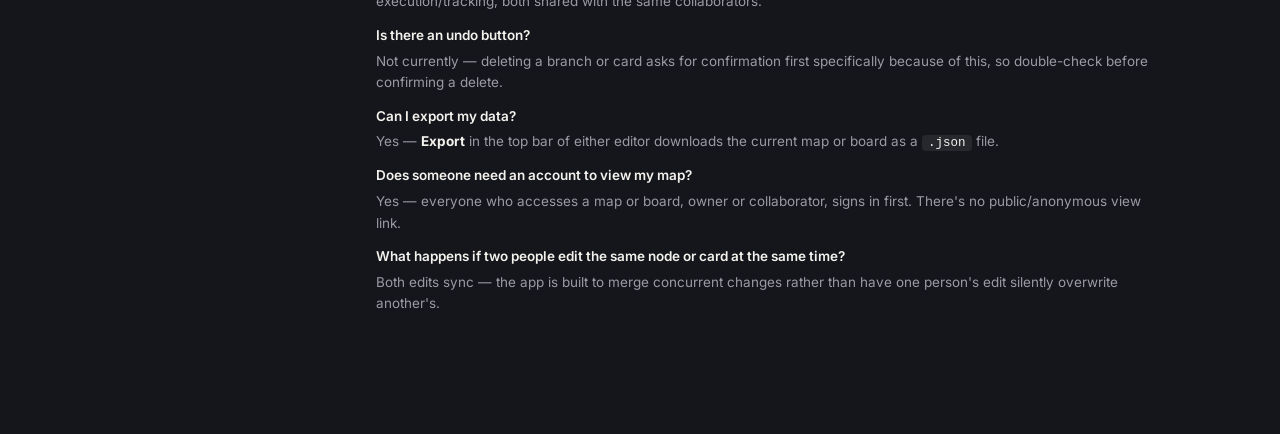
==== commit 48e2715a: "Add files via upload" ====
--- a/guide.html
+++ b/guide.html
@@ -5,6 +5,12 @@
 <meta name="viewport" content="width=device-width, initial-scale=1.0" />
 <title>User Guide — Branchwork</title>
 <link rel="icon" href="data:," />
+<script>
+  (function () {
+    var t = localStorage.getItem('bw-theme') === 'light' ? 'light' : 'dark';
+    document.documentElement.setAttribute('data-theme', t);
+  })();
+</script>
 <link rel="preconnect" href="https://fonts.googleapis.com">
 <link rel="preconnect" href="https://fonts.gstatic.com" crossorigin>
 <link href="https://fonts.googleapis.com/css2?family=Sora:wght@400;500;600;700;800&family=Inter:wght@400;500;600&display=swap" rel="stylesheet">
@@ -28,7 +34,10 @@
       </span>
       <span class="dash-brand-name">Branchwork <span class="brand-by">by rafiez</span></span>
     </a>
-    <a href="index.html" class="btn btn-ghost">← Back to app</a>
+    <div class="guide-header-actions">
+      <button id="theme-toggle" class="btn btn-icon theme-toggle" title="Toggle light / dark mode">🌙</button>
+      <a href="index.html" class="btn btn-ghost">← Back to app</a>
+    </div>
   </header>
 
   <div class="guide-layout">
@@ -246,5 +255,22 @@
   </div>
 </div>
 
+<script>
+  (function () {
+    var btn = document.getElementById('theme-toggle');
+    function sync() {
+      var t = document.documentElement.getAttribute('data-theme') === 'light' ? 'light' : 'dark';
+      btn.textContent = t === 'light' ? '🌙' : '☀️';
+      btn.title = t === 'light' ? 'Switch to dark mode' : 'Switch to light mode';
+    }
+    sync();
+    btn.addEventListener('click', function () {
+      var next = document.documentElement.getAttribute('data-theme') === 'light' ? 'dark' : 'light';
+      localStorage.setItem('bw-theme', next);
+      document.documentElement.setAttribute('data-theme', next);
+      sync();
+    });
+  })();
+</script>
 </body>
 </html>
--- a/styles.css
+++ b/styles.css
@@ -1,12 +1,12 @@
-/* ============ Tokens ============ */
+﻿/* ============ Tokens ============ */
 :root {
   --ink: #14161c;
   --ink-soft: #1b1e26;
   --canvas: #101218;
-  --canvas-dot: rgba(255,255,255,0.06);
+  --canvas-dot: rgba(var(--overlay-rgb),0.06);
   --paper: #f6f4ef;
   --paper-dim: #cfcdc6;
-  --line: rgba(255,255,255,0.10);
+  --line: rgba(var(--overlay-rgb),0.10);
   --accent: #ff6b5b;
   --accent-soft: rgba(255,107,91,0.18);
   --accent-blue: #5b9dff;
@@ -20,11 +20,29 @@
   --font-display: 'Sora', 'Segoe UI', sans-serif;
   --font-body: 'Inter', 'Segoe UI', sans-serif;
   --shadow-card: 0 12px 30px rgba(0,0,0,0.35);
+  /* rgb channels behind every rgba(var(--overlay-rgb),X) hover/tint in this
+     file, flipped per theme so those overlays read as light-on-dark or
+     dark-on-light without touching each individual rule */
+  --overlay-rgb: 255,255,255;
+  color-scheme: dark;
+}
+
+:root[data-theme="light"] {
+  --ink: #f5f3ee;
+  --ink-soft: #ffffff;
+  --canvas: #e8e5dc;
+  --canvas-dot: rgba(20,22,28,0.10);
+  --line: rgba(20,22,28,0.13);
+  --text-hi: #17181d;
+  --text-lo: #63656d;
+  --shadow-card: 0 12px 30px rgba(20,22,28,0.14);
+  --overlay-rgb: 20,22,28;
+  color-scheme: light;
 }
 
 /* Elements marked hidden must always be hidden, even if their own
    class also sets a `display` value (e.g. .view-editor, .modal-overlay
-   both use display:flex — without !important here, that flex rule
+   both use display:flex - without !important here, that flex rule
    would beat the default [hidden] behavior and show them anyway). */
 [hidden] { display: none !important; }
 
@@ -53,7 +71,7 @@
   transition: background 0.15s ease, transform 0.1s ease, border-color .15s ease;
   white-space: nowrap;
 }
-.btn:hover { background: rgba(255,255,255,0.06); }
+.btn:hover { background: rgba(var(--overlay-rgb),0.06); }
 .btn:active { transform: translateY(1px); }
 .btn-primary {
   background: var(--accent);
@@ -62,7 +80,7 @@
 }
 .btn-primary:hover { background: #ff7c6d; }
 .btn-ghost { border-color: transparent; color: var(--text-lo); }
-.btn-ghost:hover { color: var(--text-hi); background: rgba(255,255,255,0.06); }
+.btn-ghost:hover { color: var(--text-hi); background: rgba(var(--overlay-rgb),0.06); }
 .btn-blue {
   background: var(--accent-blue);
   border-color: var(--accent-blue);
@@ -82,6 +100,8 @@
   border-radius: var(--radius-sm);
   font-size: 15px;
 }
+.theme-toggle { border-radius: 999px; font-size: 14px; }
+.auth-theme-toggle { position: absolute; top: 16px; right: 16px; }
 
 /* ============ Layout shell ============ */
 .view { width: 100vw; height: 100vh; }
@@ -98,6 +118,7 @@
   padding: 24px;
 }
 .auth-card {
+  position: relative;
   width: 100%;
   max-width: 380px;
   background: var(--ink-soft);
@@ -117,7 +138,7 @@
 .auth-tagline { color: var(--text-lo); font-size: 13.5px; margin: 10px 0 22px; }
 .auth-tabs {
   display: flex;
-  background: rgba(255,255,255,0.05);
+  background: rgba(var(--overlay-rgb),0.05);
   border-radius: var(--radius-sm);
   padding: 3px;
   margin-bottom: 20px;
@@ -137,7 +158,7 @@
 .auth-form { display: flex; flex-direction: column; gap: 14px; }
 .field { display: flex; flex-direction: column; gap: 6px; font-size: 12.5px; color: var(--text-lo); font-weight: 600; }
 .field input {
-  background: rgba(255,255,255,0.05);
+  background: rgba(var(--overlay-rgb),0.05);
   border: 1px solid var(--line);
   color: var(--text-hi);
   border-radius: var(--radius-sm);
@@ -173,7 +194,7 @@
 .map-card-badge {
   position: absolute; top: 10px; left: 14px;
   font-size: 10px; font-weight: 700; letter-spacing: .04em; text-transform: uppercase;
-  color: var(--text-lo); background: rgba(255,255,255,0.08);
+  color: var(--text-lo); background: rgba(var(--overlay-rgb),0.08);
   padding: 3px 8px; border-radius: 999px; z-index: 1;
 }
 
@@ -192,7 +213,7 @@
 .modal-card h3 { font-size: 17px; margin-bottom: 6px; }
 .modal-sub { color: var(--text-lo); font-size: 13px; margin: 0 0 16px; }
 .join-code-input {
-  width: 100%; background: rgba(255,255,255,0.06); border: 1px solid var(--line);
+  width: 100%; background: rgba(var(--overlay-rgb),0.06); border: 1px solid var(--line);
   color: var(--text-hi); border-radius: var(--radius-sm); padding: 12px 14px;
   font-size: 20px; letter-spacing: .12em; text-transform: uppercase; text-align: center;
   font-family: var(--font-display); font-weight: 600; outline: none;
@@ -213,7 +234,7 @@
 .btn-tiny { padding: 5px 10px; font-size: 11.5px; }
 .share-code-row {
   display: flex; align-items: center; gap: 8px;
-  background: rgba(255,255,255,0.05); border: 1px solid var(--line);
+  background: rgba(var(--overlay-rgb),0.05); border: 1px solid var(--line);
   border-radius: var(--radius-sm); padding: 8px 10px; margin-bottom: 10px;
 }
 .share-code-row code {
@@ -226,7 +247,7 @@
 .share-collab-item {
   display: flex; align-items: center; justify-content: space-between;
   font-size: 12.5px; color: var(--text-hi);
-  background: rgba(255,255,255,0.04); border-radius: 7px; padding: 6px 9px;
+  background: rgba(var(--overlay-rgb),0.04); border-radius: 7px; padding: 6px 9px;
 }
 .share-collab-item button {
   border: none; background: transparent; color: var(--text-lo);
@@ -276,7 +297,7 @@
   position: relative;
   overflow: hidden;
 }
-.map-card:hover { transform: translateY(-3px); border-color: rgba(255,255,255,0.22); }
+.map-card:hover { transform: translateY(-3px); border-color: rgba(var(--overlay-rgb),0.22); }
 .map-card-glow {
   position: absolute; inset: 0; opacity: 0.16; pointer-events: none;
 }
@@ -323,7 +344,7 @@
   padding: 6px 10px; border-radius: var(--radius-sm); max-width: 320px;
 }
 .map-title-input:hover { border-color: var(--line); }
-.map-title-input:focus { outline: none; border-color: var(--accent); background: rgba(255,255,255,0.04); }
+.map-title-input:focus { outline: none; border-color: var(--accent); background: rgba(var(--overlay-rgb),0.04); }
 .save-status { font-size: 11.5px; color: var(--text-lo); min-width: 80px; }
 .ed-topbar-spacer { flex: 1; }
 .zoom-controls { display: flex; align-items: center; gap: 6px; margin-right: 6px; }
@@ -367,7 +388,7 @@
   white-space: nowrap;
 }
 .hint-bar kbd {
-  background: rgba(255,255,255,0.1);
+  background: rgba(var(--overlay-rgb),0.1);
   border-radius: 4px; padding: 1px 5px; font-size: 10.5px; color: var(--text-hi);
 }
 
@@ -400,7 +421,7 @@
   padding: 14px 24px;
   box-shadow: 0 4px 0 rgba(0,0,0,0.3), 0 10px 22px rgba(0,0,0,0.35);
 }
-.node.is-selected { border-color: #fff; box-shadow: 0 0 0 3px rgba(255,255,255,0.25), 0 6px 16px rgba(0,0,0,0.3); }
+.node.is-selected { border-color: #fff; box-shadow: 0 0 0 3px rgba(var(--overlay-rgb),0.25), 0 6px 16px rgba(0,0,0,0.3); }
 .node.is-dragging { cursor: grabbing; z-index: 50; }
 .node-label { }
 .node-label[contenteditable="true"] { cursor: text; outline: none; user-select: text; -webkit-user-select: text; }
@@ -421,7 +442,7 @@
 }
 .amount-picker input[type="number"] {
   width: 100px;
-  background: rgba(255,255,255,0.06); border: 1px solid var(--line);
+  background: rgba(var(--overlay-rgb),0.06); border: 1px solid var(--line);
   color: var(--text-hi); border-radius: 6px; padding: 5px 7px; font-size: 12.5px;
 }
 
@@ -468,9 +489,9 @@
   cursor: pointer; font-size: 13px;
   display: flex; align-items: center; justify-content: center;
 }
-.node-actions-row button:hover { background: rgba(255,255,255,0.12); }
+.node-actions-row button:hover { background: rgba(var(--overlay-rgb),0.12); }
 .node-actions-row .swatch {
-  width: 16px; height: 16px; border-radius: 50%; border: 1.5px solid rgba(255,255,255,0.5);
+  width: 16px; height: 16px; border-radius: 50%; border: 1.5px solid rgba(var(--overlay-rgb),0.5);
 }
 
 .edge-path {
@@ -527,9 +548,9 @@
   padding: 5px 7px; border-radius: var(--radius-sm);
 }
 .board-column-title:hover { border-color: var(--line); }
-.board-column-title:focus { outline: none; border-color: var(--accent); background: rgba(255,255,255,0.04); }
+.board-column-title:focus { outline: none; border-color: var(--accent); background: rgba(var(--overlay-rgb),0.04); }
 .board-column-count {
-  font-size: 11px; color: var(--text-lo); background: rgba(255,255,255,0.06);
+  font-size: 11px; color: var(--text-lo); background: rgba(var(--overlay-rgb),0.06);
   padding: 2px 7px; border-radius: 999px; flex-shrink: 0;
 }
 .board-column-move, .board-column-del {
@@ -538,7 +559,7 @@
   border-radius: 6px; cursor: pointer; font-size: 12px;
   display: flex; align-items: center; justify-content: center;
 }
-.board-column-move:hover { background: rgba(255,255,255,0.08); color: var(--text-hi); }
+.board-column-move:hover { background: rgba(var(--overlay-rgb),0.08); color: var(--text-hi); }
 .board-column-del:hover { background: rgba(255,93,93,0.15); color: var(--danger); }
 
 .board-column-cards {
@@ -562,7 +583,7 @@
   font-weight: 600;
   cursor: pointer;
 }
-.board-add-card:hover { color: var(--text-hi); border-color: rgba(255,255,255,0.3); background: rgba(255,255,255,0.03); }
+.board-add-card:hover { color: var(--text-hi); border-color: rgba(var(--overlay-rgb),0.3); background: rgba(var(--overlay-rgb),0.03); }
 
 .board-add-column {
   flex: 0 0 272px;
@@ -577,7 +598,7 @@
   font-weight: 600;
   cursor: pointer;
 }
-.board-add-column:hover { color: var(--text-hi); border-color: rgba(255,255,255,0.3); background: rgba(255,255,255,0.03); }
+.board-add-column:hover { color: var(--text-hi); border-color: rgba(var(--overlay-rgb),0.3); background: rgba(var(--overlay-rgb),0.03); }
 
 .board-card {
   background: var(--paper);
@@ -623,9 +644,90 @@
   box-shadow: var(--shadow-card); z-index: 250;
 }
 .due-picker input[type="date"] {
-  background: rgba(255,255,255,0.06); border: 1px solid var(--line);
+  background: rgba(var(--overlay-rgb),0.06); border: 1px solid var(--line);
   color: var(--text-hi); border-radius: 6px; padding: 5px 7px; font-size: 12.5px;
-  color-scheme: dark;
+}
+
+/* ============ User guide ============ */
+.guide-body { overflow-y: auto; }
+.guide-page { min-height: 100%; background: var(--ink); }
+.guide-header {
+  display: flex; align-items: center; justify-content: space-between;
+  padding: 16px 28px; border-bottom: 1px solid var(--line);
+  position: sticky; top: 0; background: var(--ink); z-index: 5;
+}
+.guide-brand { display: flex; align-items: center; gap: 8px; color: var(--accent); text-decoration: none; }
+.guide-header-actions { display: flex; align-items: center; gap: 10px; }
+.guide-layout {
+  max-width: 1080px; margin: 0 auto; width: 100%;
+  padding: 36px 28px 80px;
+  display: grid; grid-template-columns: 200px 1fr; gap: 48px;
+  align-items: start;
+}
+.guide-toc {
+  position: sticky; top: 76px;
+  display: flex; flex-direction: column; gap: 2px;
+}
+.guide-toc-label {
+  font-size: 11px; font-weight: 700; text-transform: uppercase; letter-spacing: .04em;
+  color: var(--text-lo); margin-bottom: 8px;
+}
+.guide-toc a {
+  color: var(--text-lo); text-decoration: none; font-size: 13px;
+  padding: 6px 0; border-left: 2px solid transparent; padding-left: 10px;
+  transition: color .12s ease, border-color .12s ease;
+}
+.guide-toc a:hover { color: var(--text-hi); border-color: var(--accent); }
+.guide-content { min-width: 0; color: var(--text-hi); line-height: 1.6; }
+.guide-content h1 { font-size: 26px; margin-bottom: 14px; }
+.guide-lede { color: var(--text-lo); font-size: 14.5px; margin: 0 0 36px; }
+.guide-content section { margin-bottom: 40px; padding-top: 8px; }
+.guide-content h2 {
+  font-size: 19px; margin: 0 0 14px; padding-top: 8px;
+  border-top: 1px solid var(--line); padding-top: 18px;
+}
+.guide-content section:first-of-type h2 { border-top: none; padding-top: 0; }
+.guide-content h3 { font-size: 14.5px; margin: 22px 0 10px; color: var(--text-hi); }
+.guide-content p { font-size: 13.5px; color: var(--text-lo); margin: 0 0 12px; }
+.guide-content p strong, .guide-content li strong { color: var(--text-hi); }
+.guide-content ul, .guide-content ol {
+  font-size: 13.5px; color: var(--text-lo); padding-left: 20px; margin: 0 0 14px;
+}
+.guide-content li { margin-bottom: 6px; }
+.guide-content li ul { margin-top: 6px; }
+.guide-content kbd {
+  background: rgba(var(--overlay-rgb),0.1); border: 1px solid var(--line);
+  border-radius: 4px; padding: 1px 6px; font-size: 11.5px; color: var(--text-hi);
+  font-family: var(--font-body);
+}
+.guide-content code {
+  background: rgba(var(--overlay-rgb),0.08); border-radius: 4px; padding: 1px 6px;
+  font-size: 12.5px; color: var(--text-hi);
+}
+.guide-table-wrap { overflow-x: auto; margin: 0 0 14px; }
+.guide-content table {
+  width: 100%; border-collapse: collapse; font-size: 13px;
+  background: var(--ink-soft); border: 1px solid var(--line); border-radius: var(--radius-sm);
+}
+.guide-content th, .guide-content td {
+  text-align: left; padding: 9px 12px; border-bottom: 1px solid var(--line);
+  color: var(--text-lo);
+}
+.guide-content th { color: var(--text-hi); font-family: var(--font-display); font-weight: 600; font-size: 12px; }
+.guide-content tr:last-child td { border-bottom: none; }
+.guide-callout {
+  background: var(--accent-soft); border: 1px solid rgba(255,107,91,0.35);
+  border-radius: var(--radius-sm); padding: 12px 14px; color: var(--text-hi) !important;
+  font-size: 13.5px;
+}
+.guide-note { font-size: 12px; color: var(--text-lo); font-style: italic; }
+.guide-q { color: var(--text-hi) !important; font-weight: 600; margin-bottom: 4px !important; }
+
+@media (max-width: 780px) {
+  .guide-layout { grid-template-columns: 1fr; }
+  .guide-toc { position: static; flex-direction: row; flex-wrap: wrap; gap: 10px; }
+  .guide-toc a { padding-left: 0; border-left: none; border-bottom: 2px solid transparent; }
+  .guide-toc a:hover { border-color: var(--accent); }
 }
 
 /* ============ Responsive ============ */
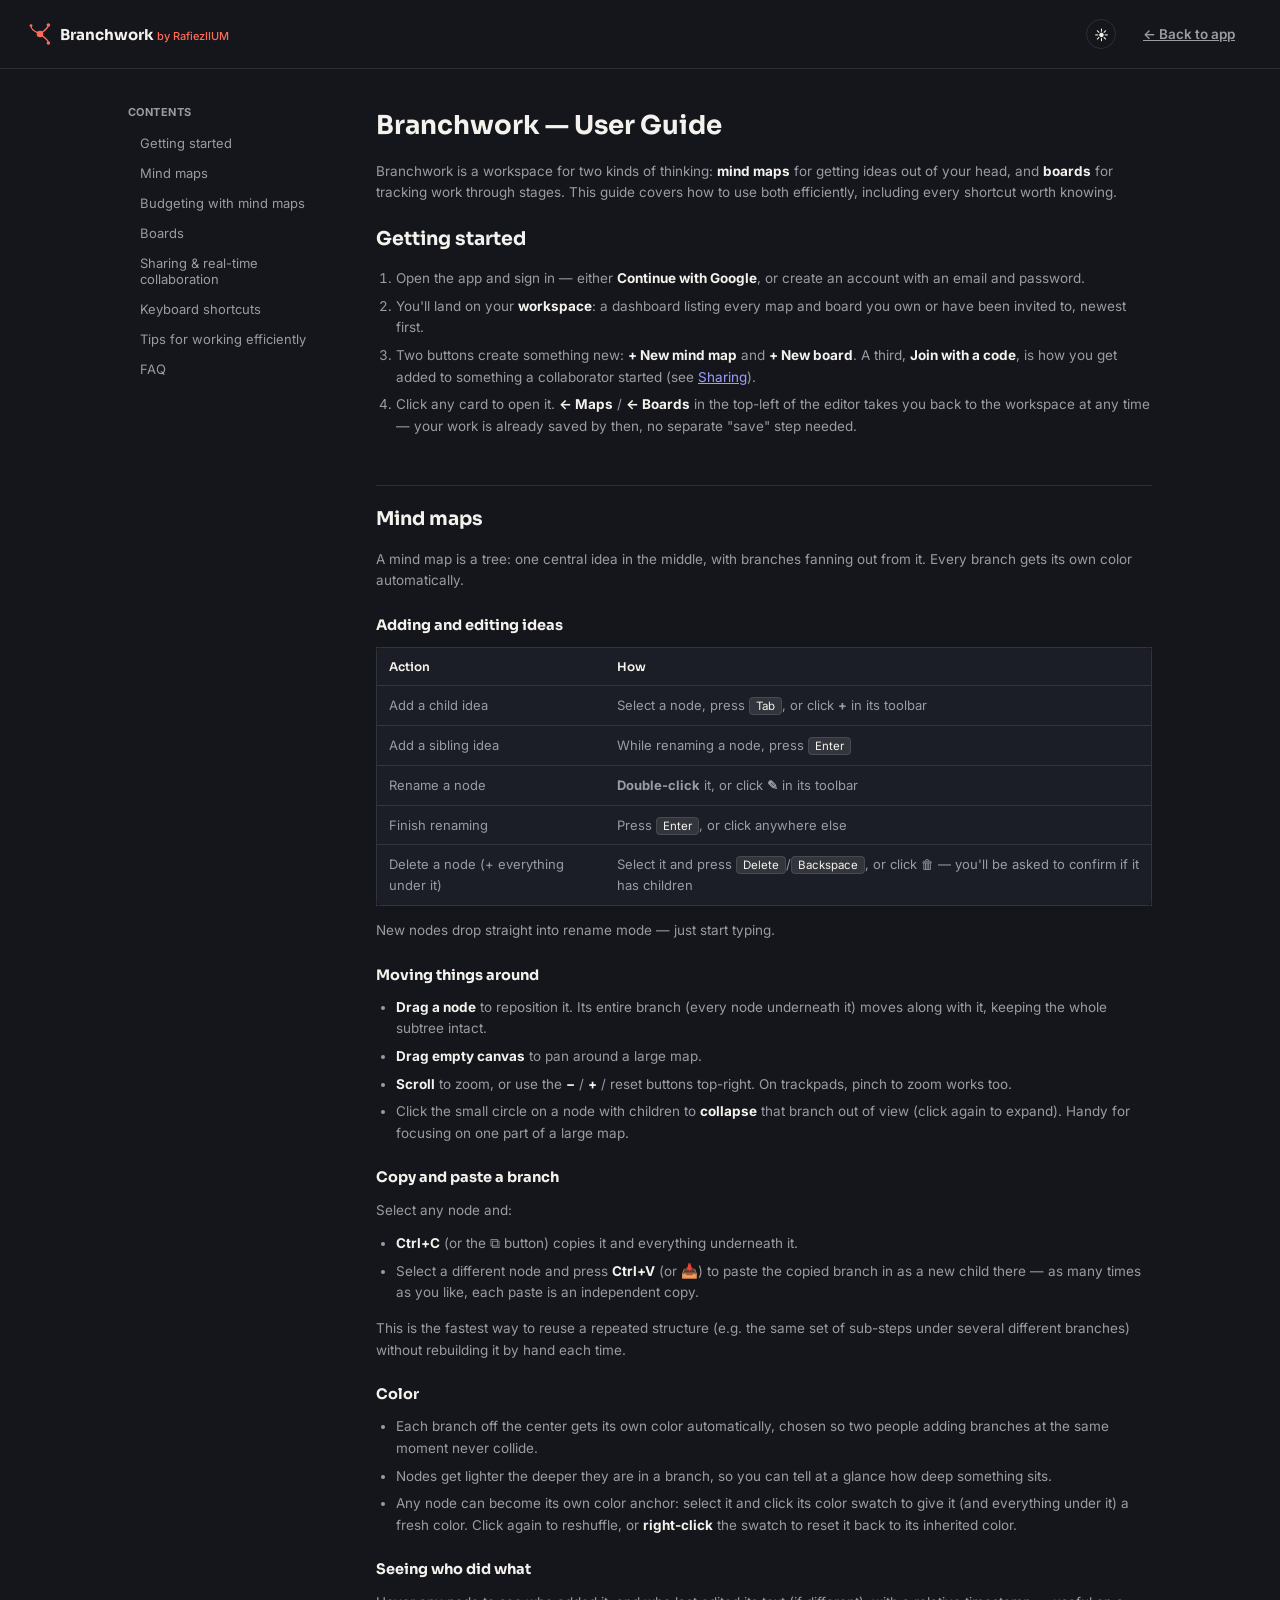
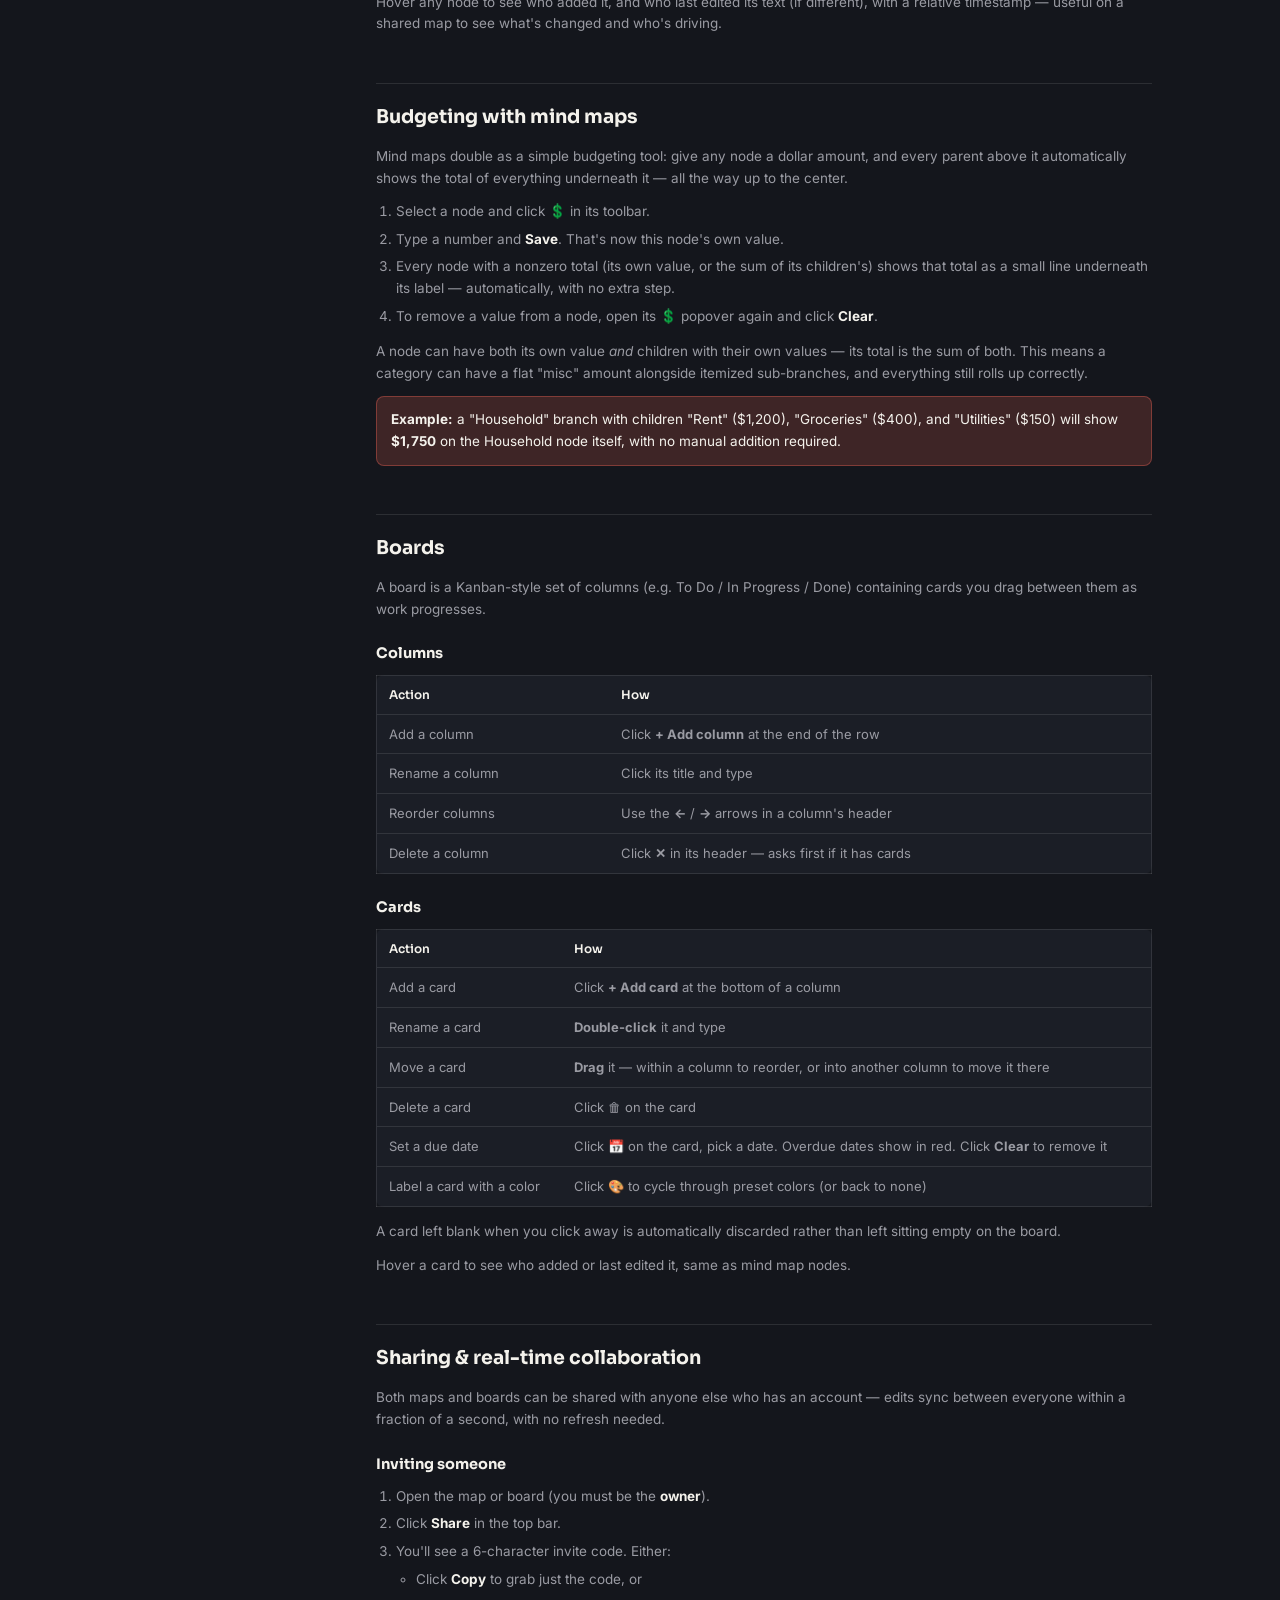
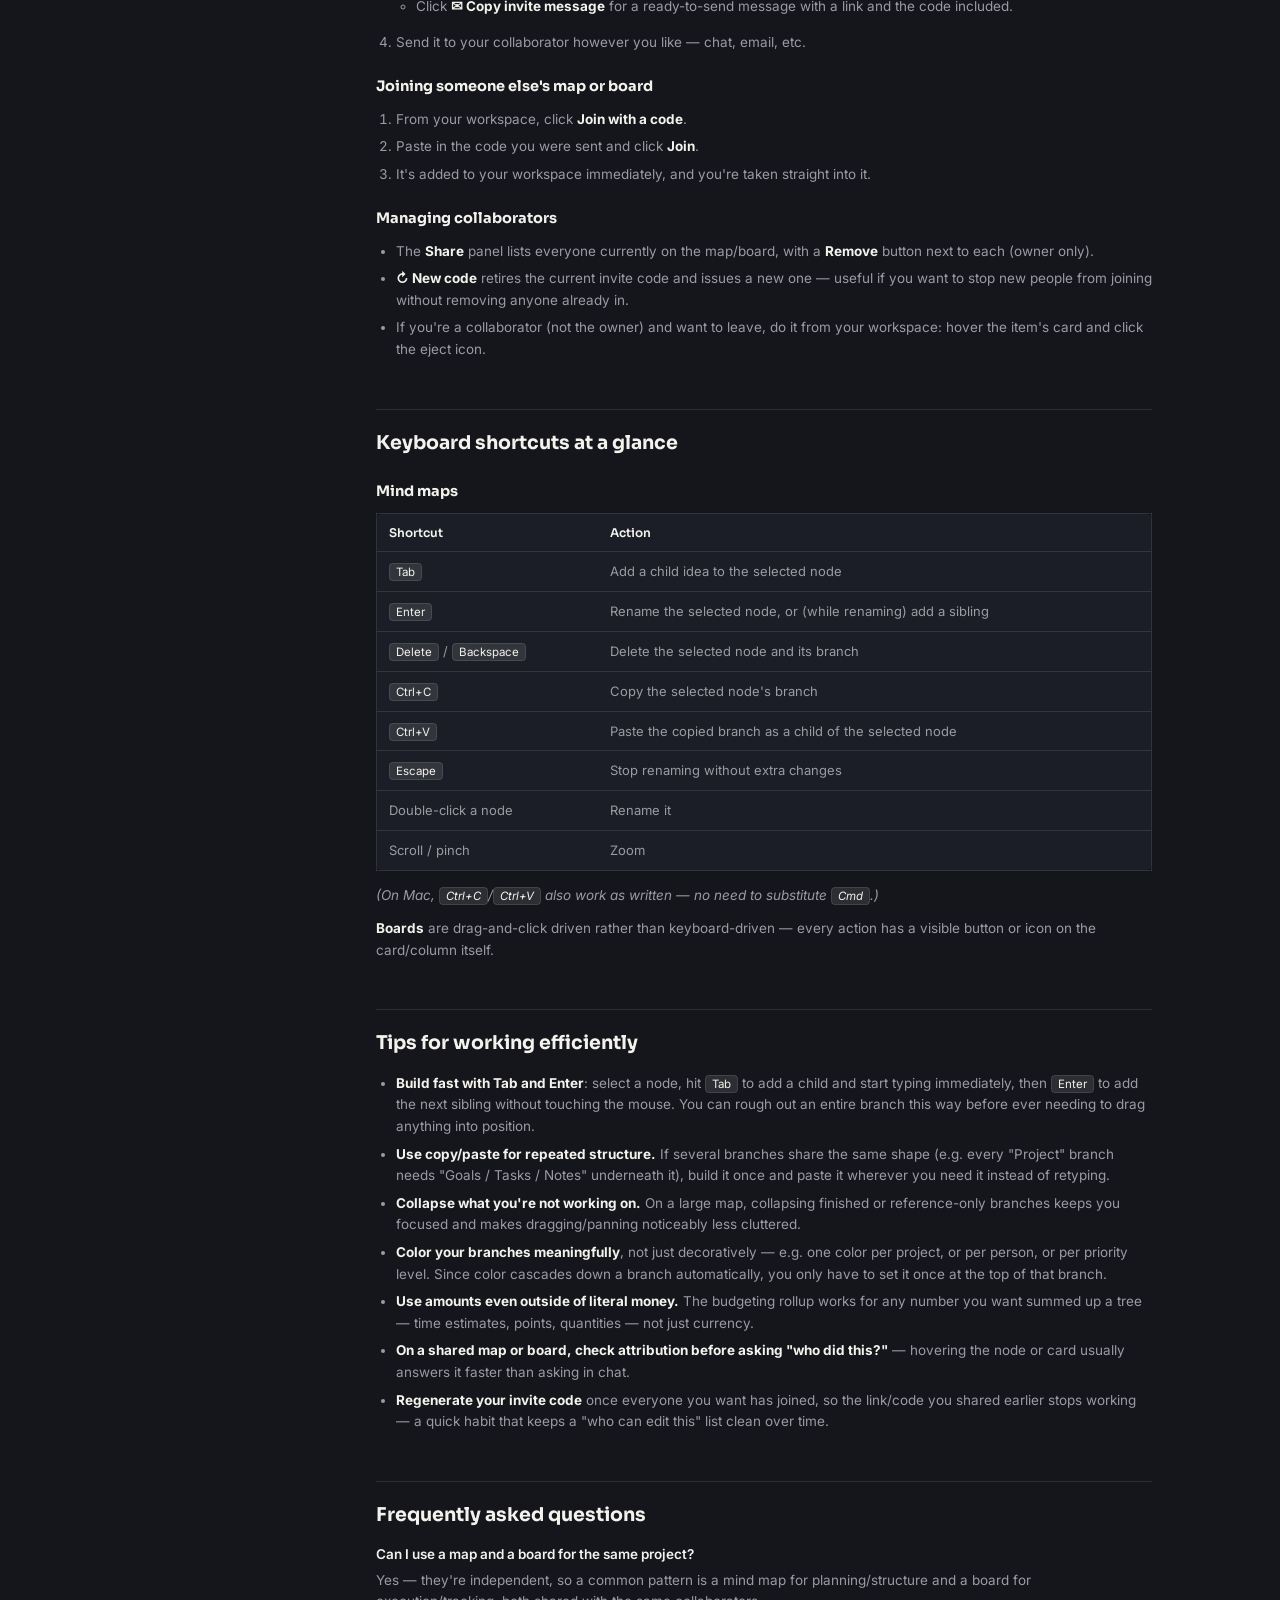
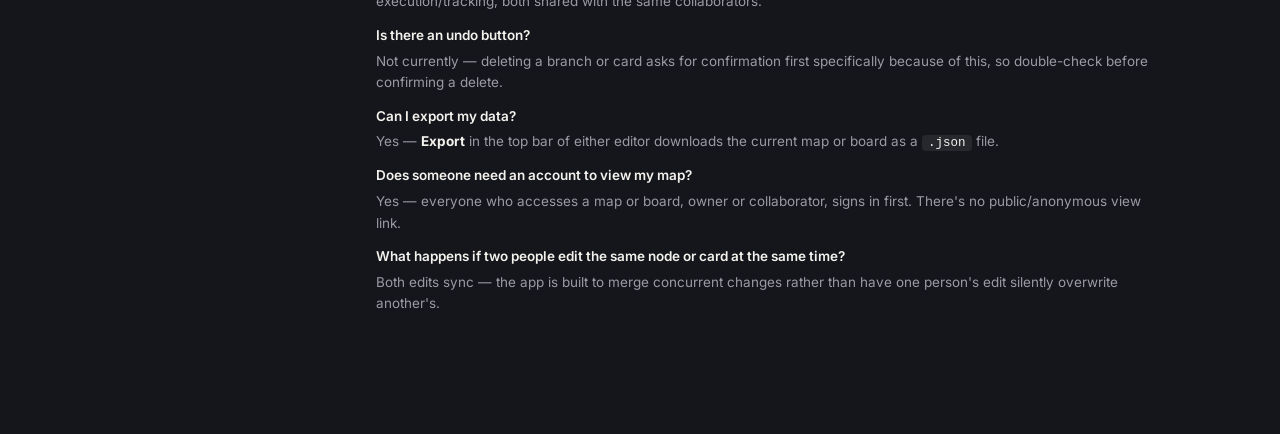
==== commit 2160f4fb: "Add files via upload" ====
--- a/guide.html
+++ b/guide.html
@@ -32,7 +32,7 @@
           <circle cx="5" cy="6" r="2.4" fill="currentColor"/>
         </svg>
       </span>
-      <span class="dash-brand-name">Branchwork <span class="brand-by">by rafiez</span></span>
+      <span class="dash-brand-name">Branchwork <span class="brand-by">by RafiezIIUM</span></span>
     </a>
     <div class="guide-header-actions">
       <button id="theme-toggle" class="btn btn-icon theme-toggle" title="Toggle light / dark mode">🌙</button>
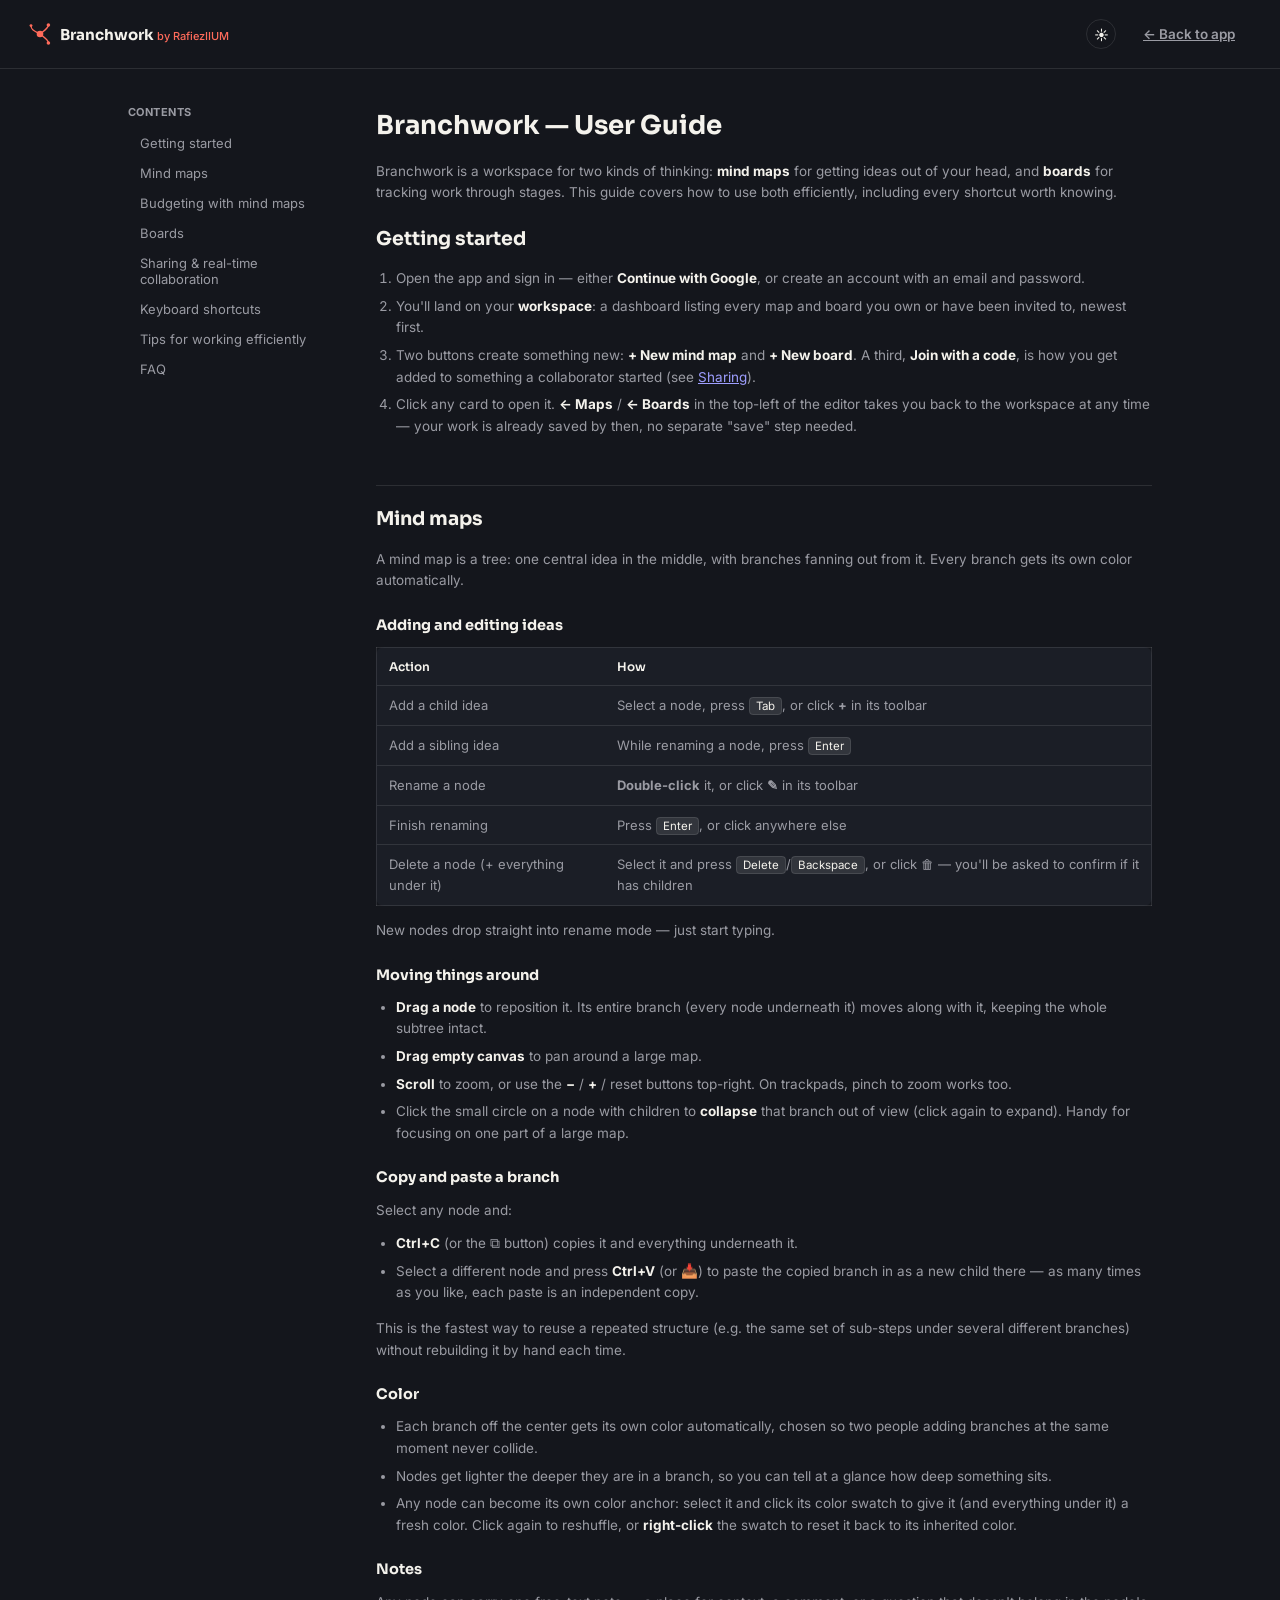
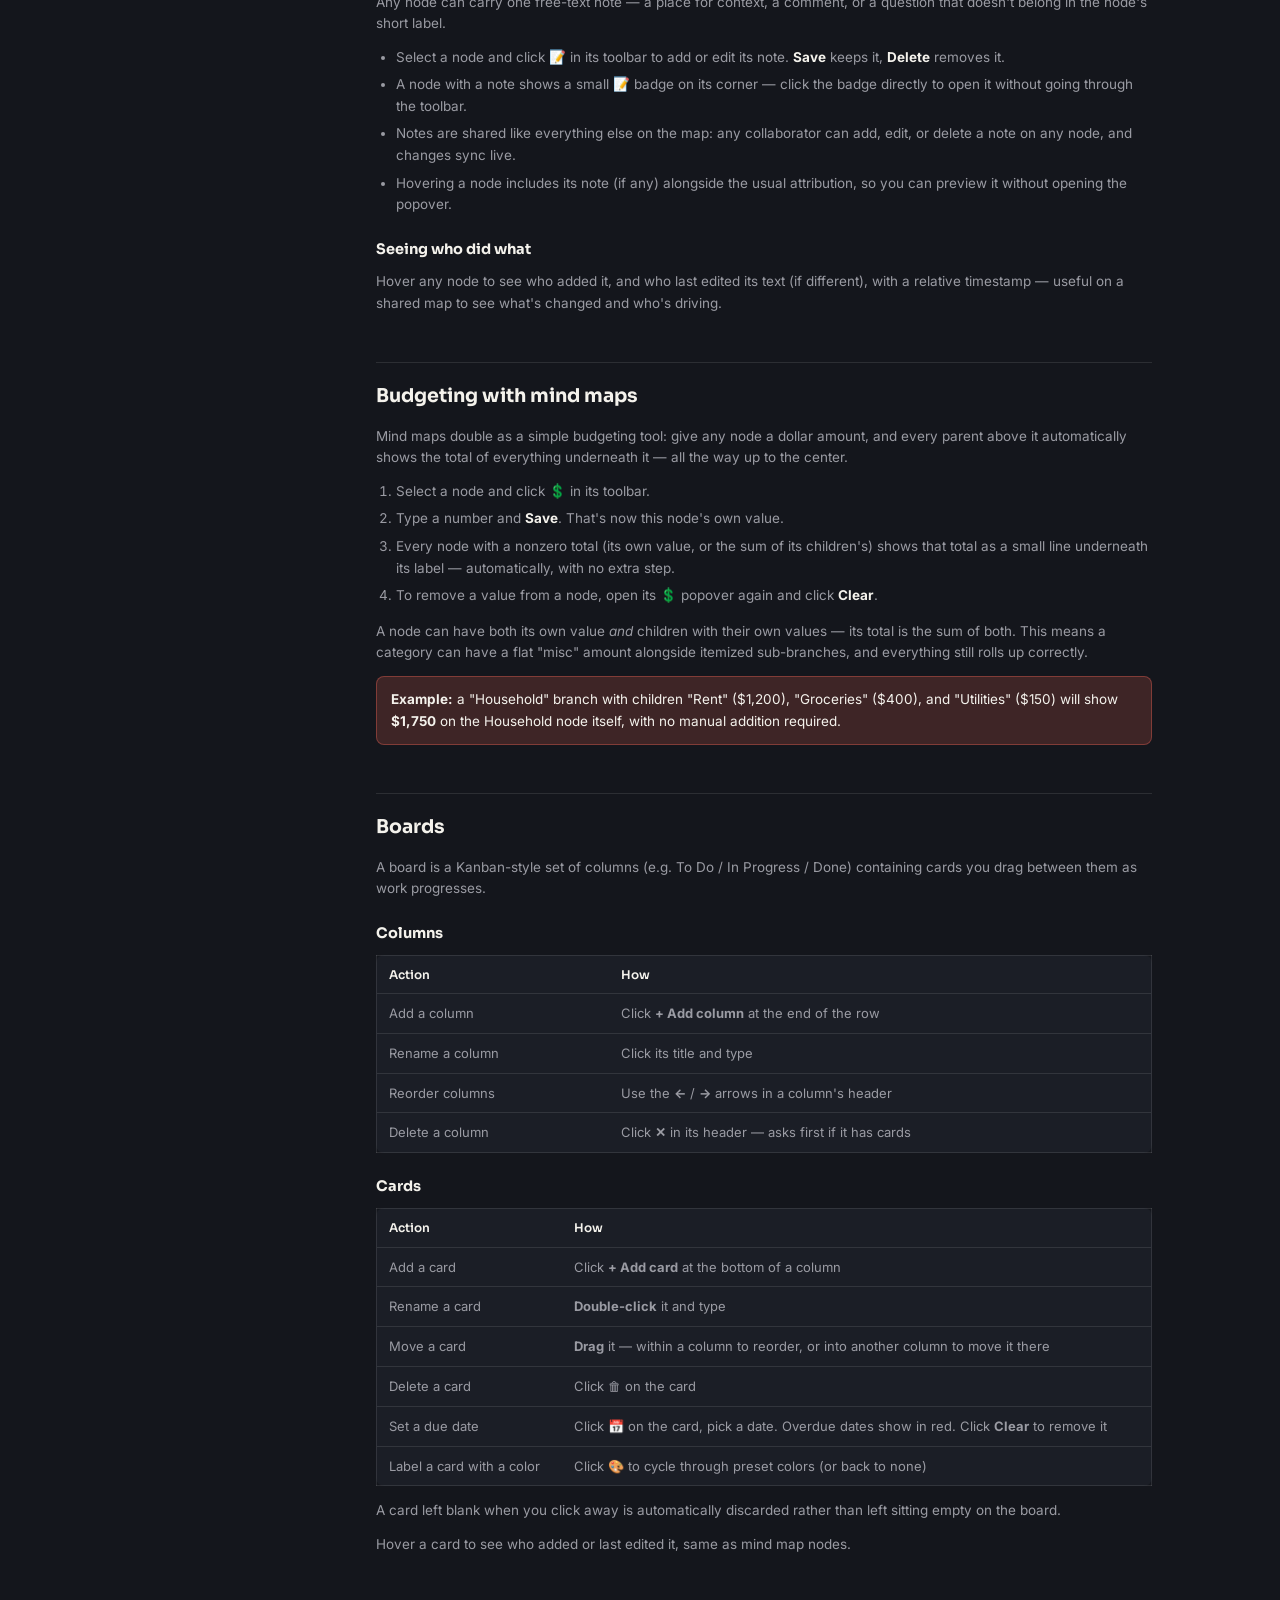
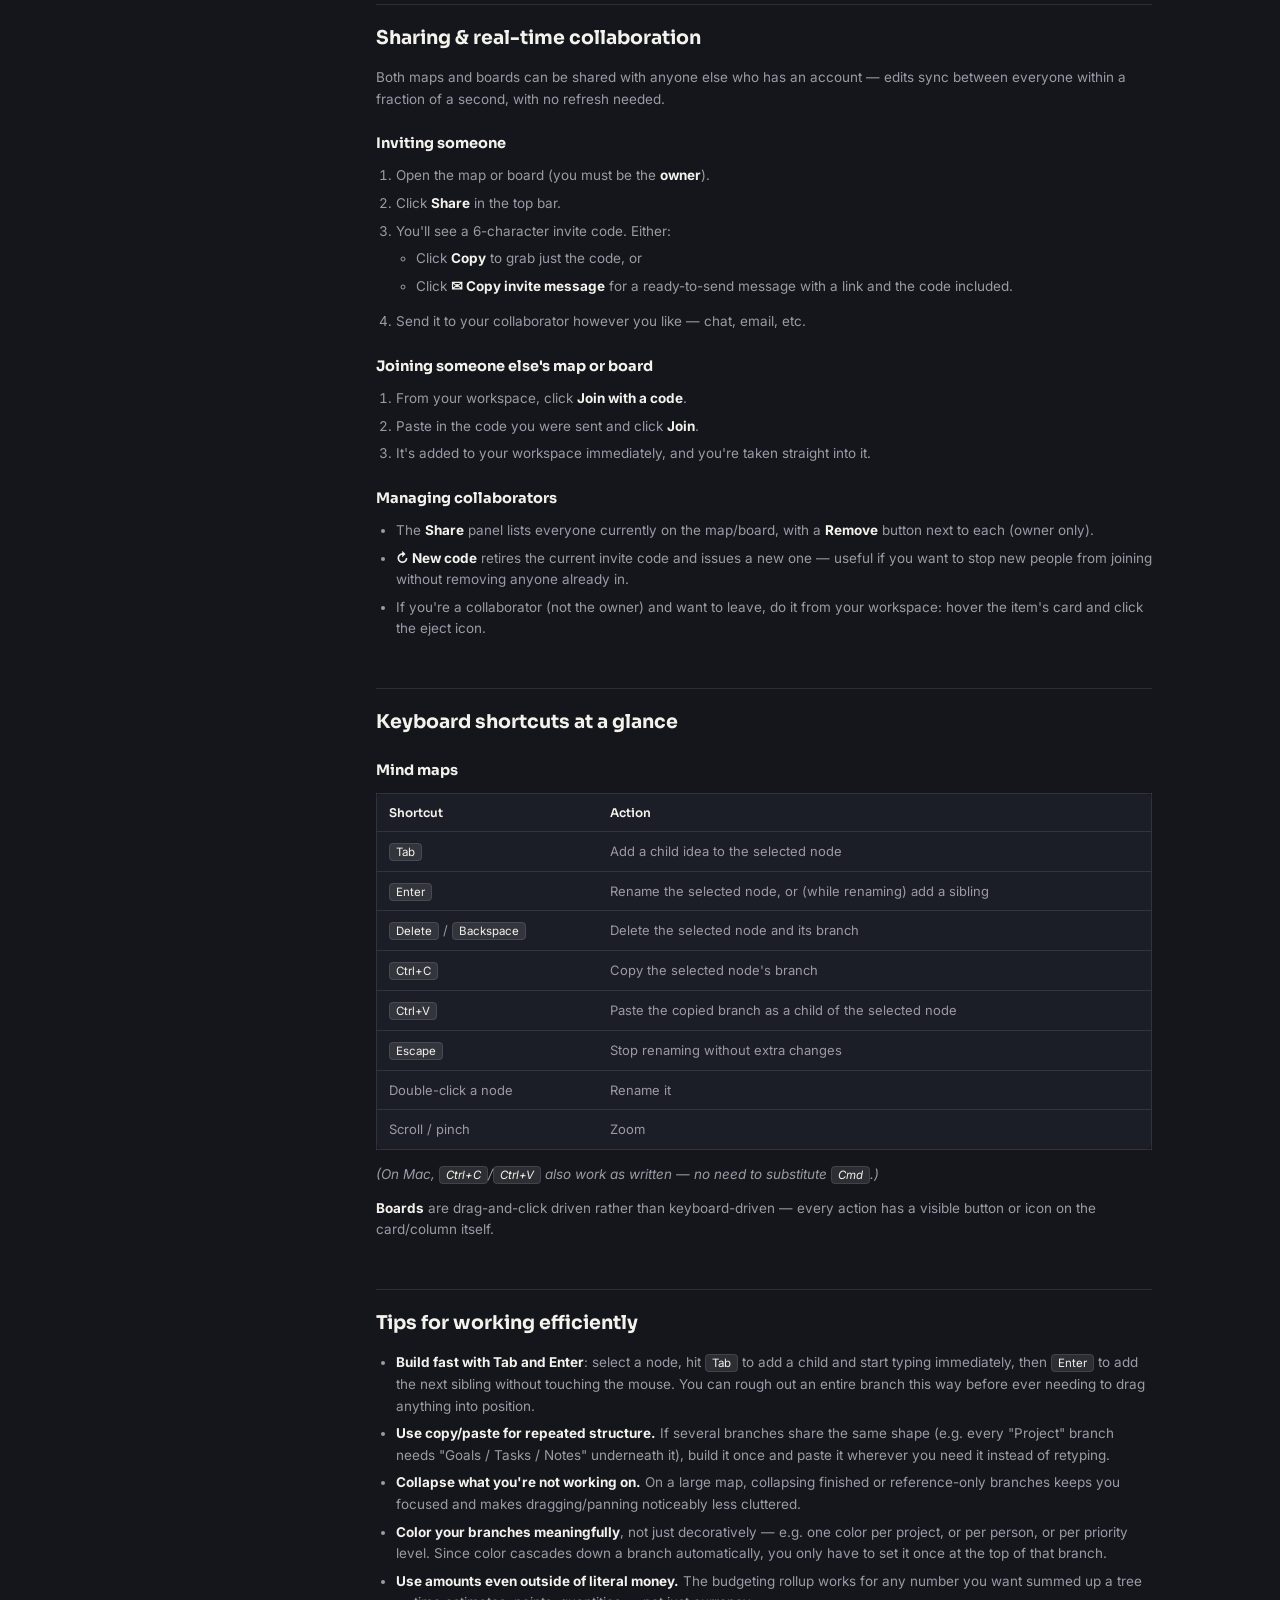
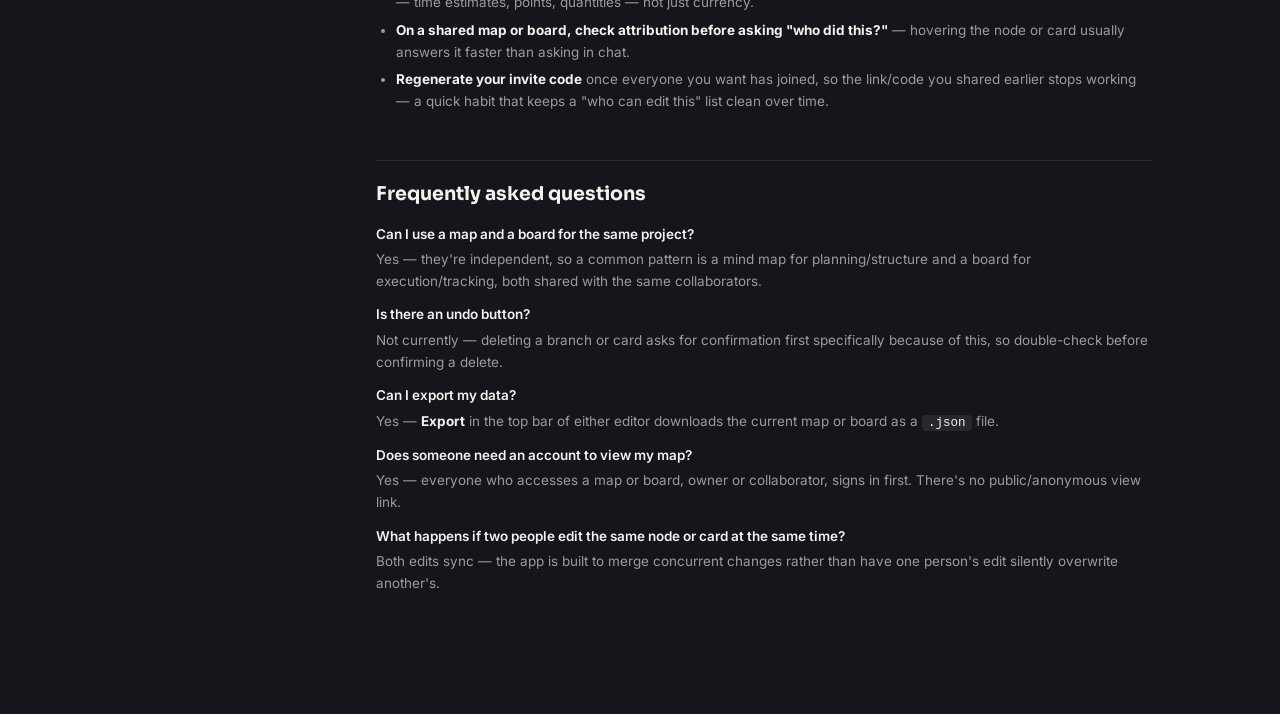
==== commit 89647471: "Add files via upload" ====
--- a/guide.html
+++ b/guide.html
@@ -114,6 +114,15 @@
           <li>Any node can become its own color anchor: select it and click its color swatch to give it (and everything under it) a fresh color. Click again to reshuffle, or <strong>right-click</strong> the swatch to reset it back to its inherited color.</li>
         </ul>
 
+        <h3>Notes</h3>
+        <p>Any node can carry one free-text note — a place for context, a comment, or a question that doesn't belong in the node's short label.</p>
+        <ul>
+          <li>Select a node and click <strong>📝</strong> in its toolbar to add or edit its note. <strong>Save</strong> keeps it, <strong>Delete</strong> removes it.</li>
+          <li>A node with a note shows a small 📝 badge on its corner — click the badge directly to open it without going through the toolbar.</li>
+          <li>Notes are shared like everything else on the map: any collaborator can add, edit, or delete a note on any node, and changes sync live.</li>
+          <li>Hovering a node includes its note (if any) alongside the usual attribution, so you can preview it without opening the popover.</li>
+        </ul>
+
         <h3>Seeing who did what</h3>
         <p>Hover any node to see who added it, and who last edited its text (if different), with a relative timestamp — useful on a shared map to see what's changed and who's driving.</p>
       </section>
--- a/styles.css
+++ b/styles.css
@@ -379,11 +379,11 @@
 .hint-bar {
   position: absolute; left: 50%; bottom: 14px; transform: translateX(-50%);
   display: flex; gap: 16px;
-  background: rgba(20,22,28,0.85);
+  background: var(--ink-soft);
   border: 1px solid var(--line);
   padding: 8px 16px; border-radius: 999px;
   font-size: 11.5px; color: var(--text-lo);
-  backdrop-filter: blur(6px);
+  box-shadow: var(--shadow-card);
   pointer-events: none;
   white-space: nowrap;
 }
@@ -446,6 +446,23 @@
   color: var(--text-hi); border-radius: 6px; padding: 5px 7px; font-size: 12.5px;
 }
 
+.note-picker {
+  position: fixed;
+  display: flex; flex-direction: column; gap: 8px;
+  width: 240px;
+  background: var(--ink-soft); border: 1px solid var(--line);
+  border-radius: var(--radius-sm); padding: 10px;
+  box-shadow: var(--shadow-card); z-index: 250;
+}
+.note-picker-caption { font-size: 10.5px; color: var(--text-lo); }
+.note-picker textarea {
+  width: 100%; min-height: 84px; resize: vertical;
+  background: rgba(var(--overlay-rgb),0.06); border: 1px solid var(--line);
+  color: var(--text-hi); border-radius: 6px; padding: 7px 8px; font-size: 12.5px;
+  font-family: inherit; line-height: 1.4;
+}
+.note-picker-actions { display: flex; justify-content: flex-end; gap: 6px; }
+
 .node-toggle {
   position: absolute;
   right: -8px; bottom: -8px;
@@ -459,6 +476,19 @@
   cursor: pointer;
 }
 .node-toggle:hover { border-color: #fff; }
+
+.node-note-badge {
+  position: absolute;
+  left: -8px; bottom: -8px;
+  width: 20px; height: 20px;
+  border-radius: 50%;
+  background: var(--ink-soft);
+  border: 1.5px solid var(--line);
+  font-size: 10px;
+  display: flex; align-items: center; justify-content: center;
+  cursor: pointer;
+}
+.node-note-badge:hover { border-color: #fff; }
 
 .node-actions {
   position: absolute;
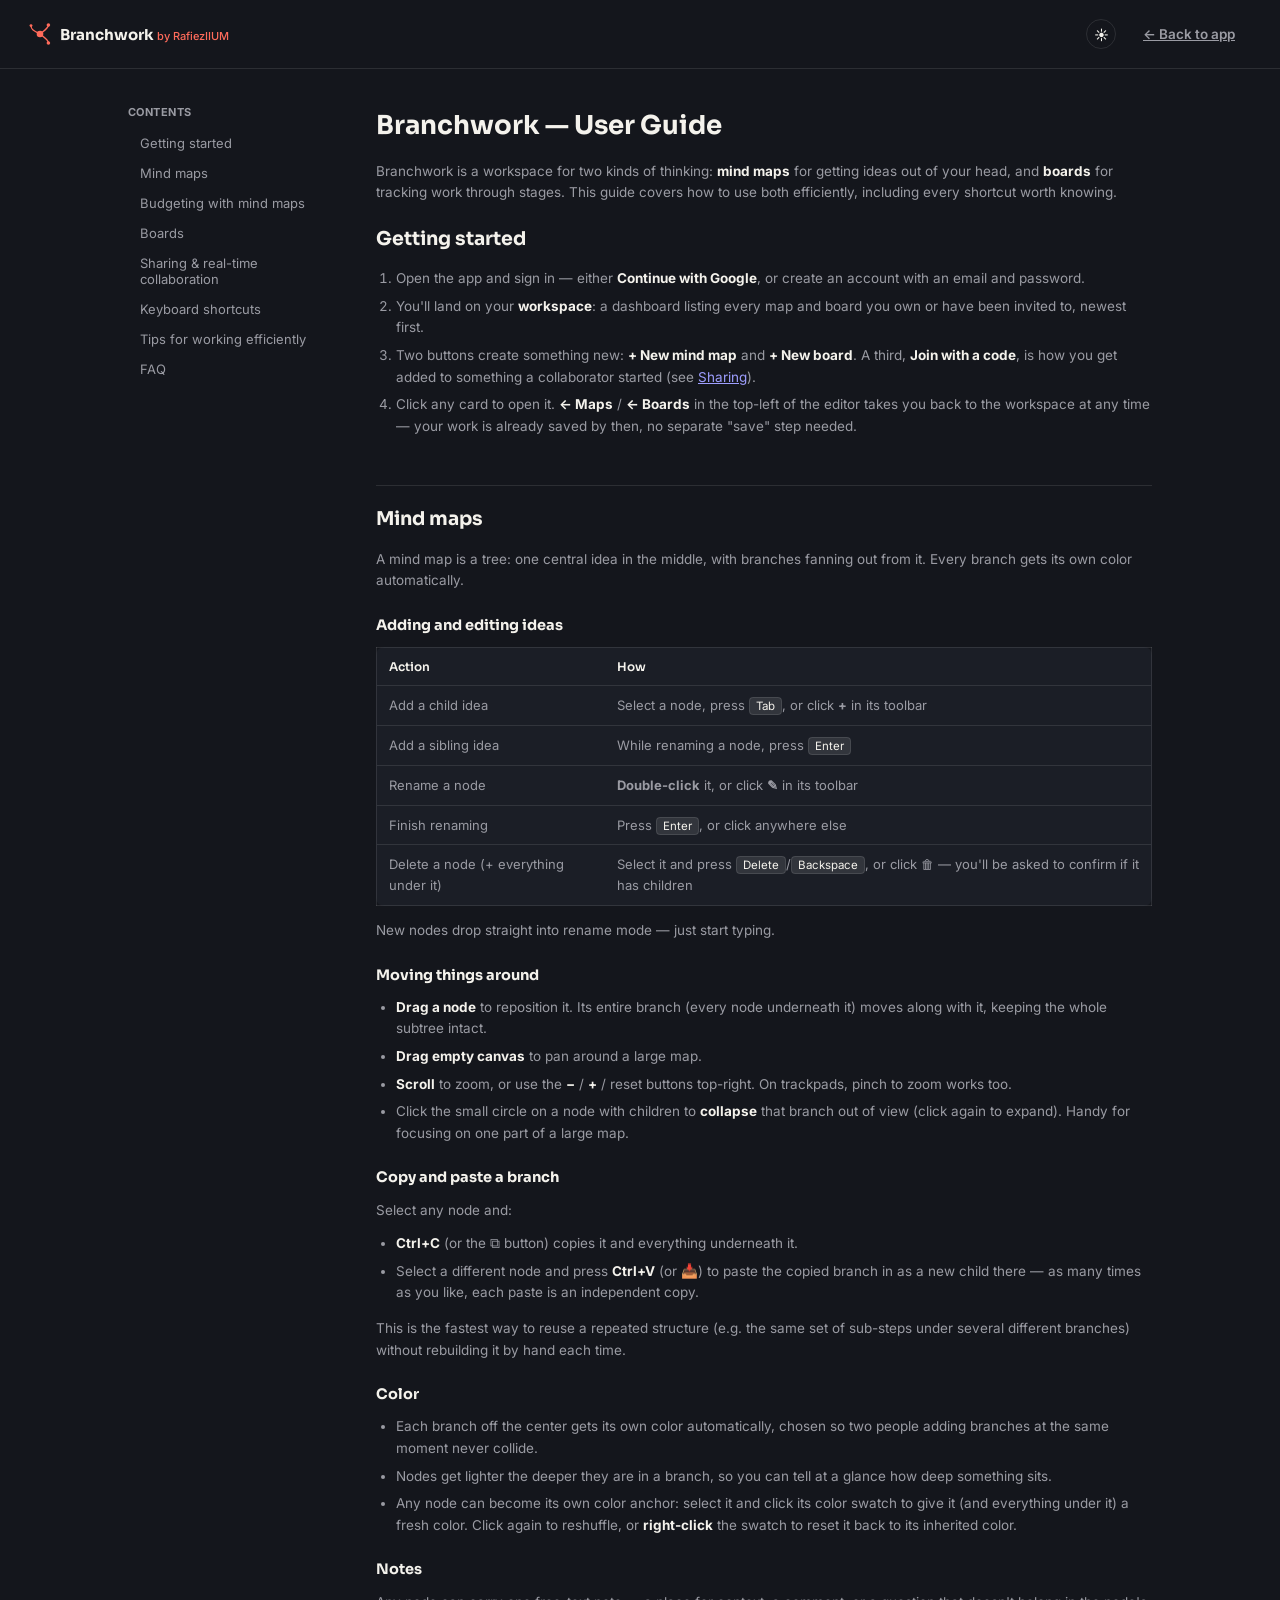
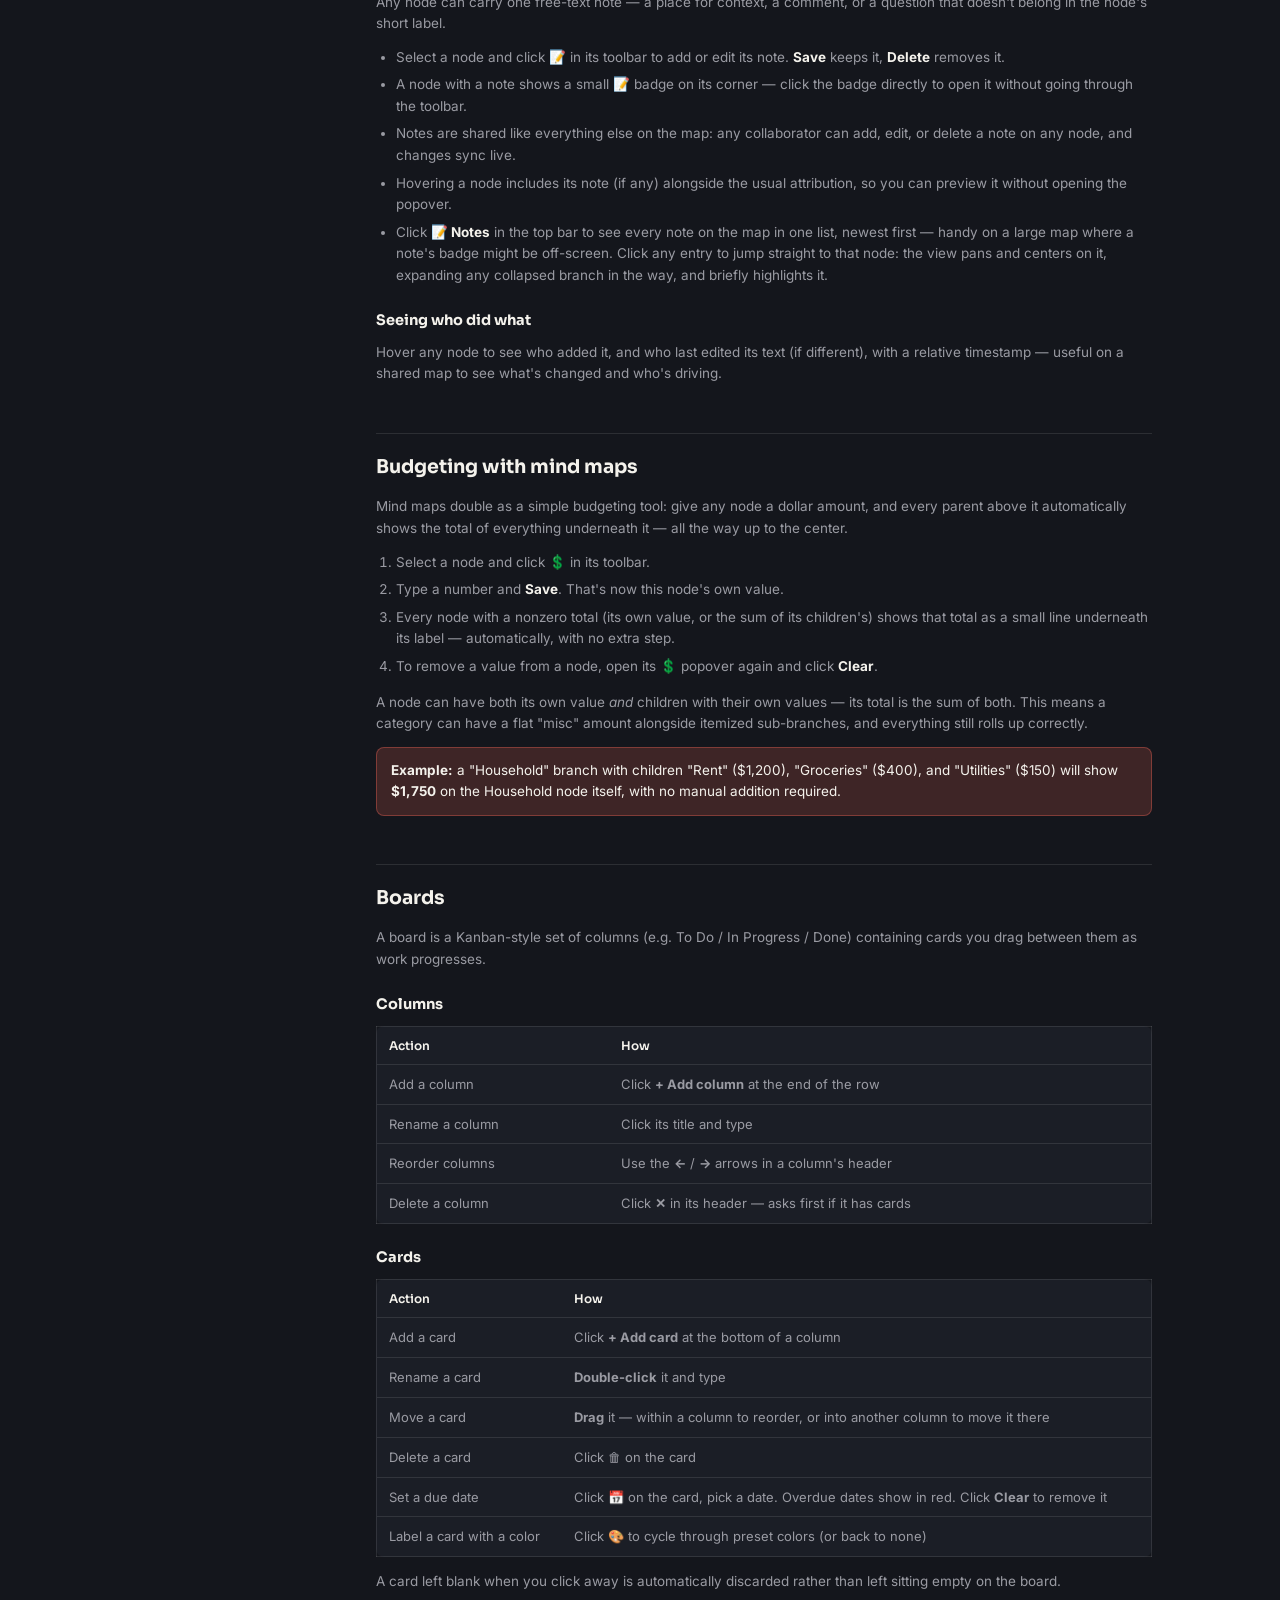
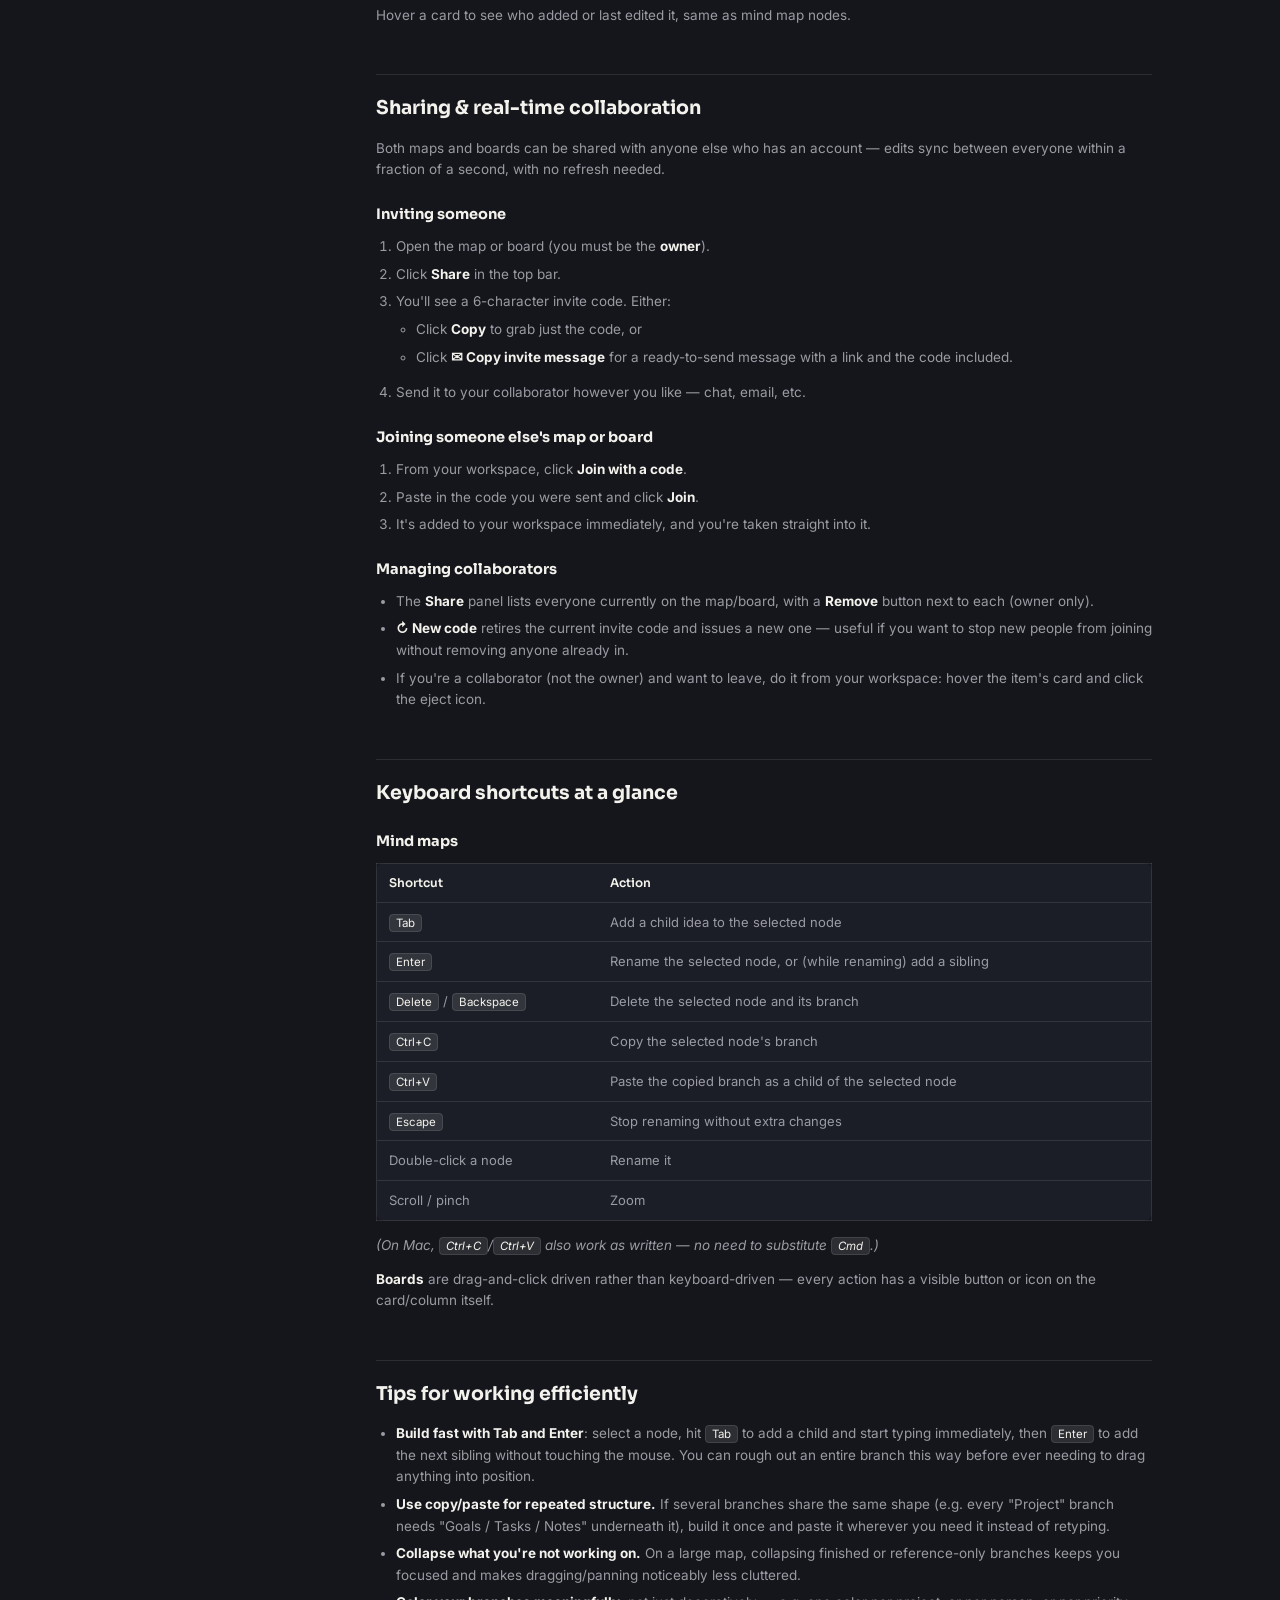
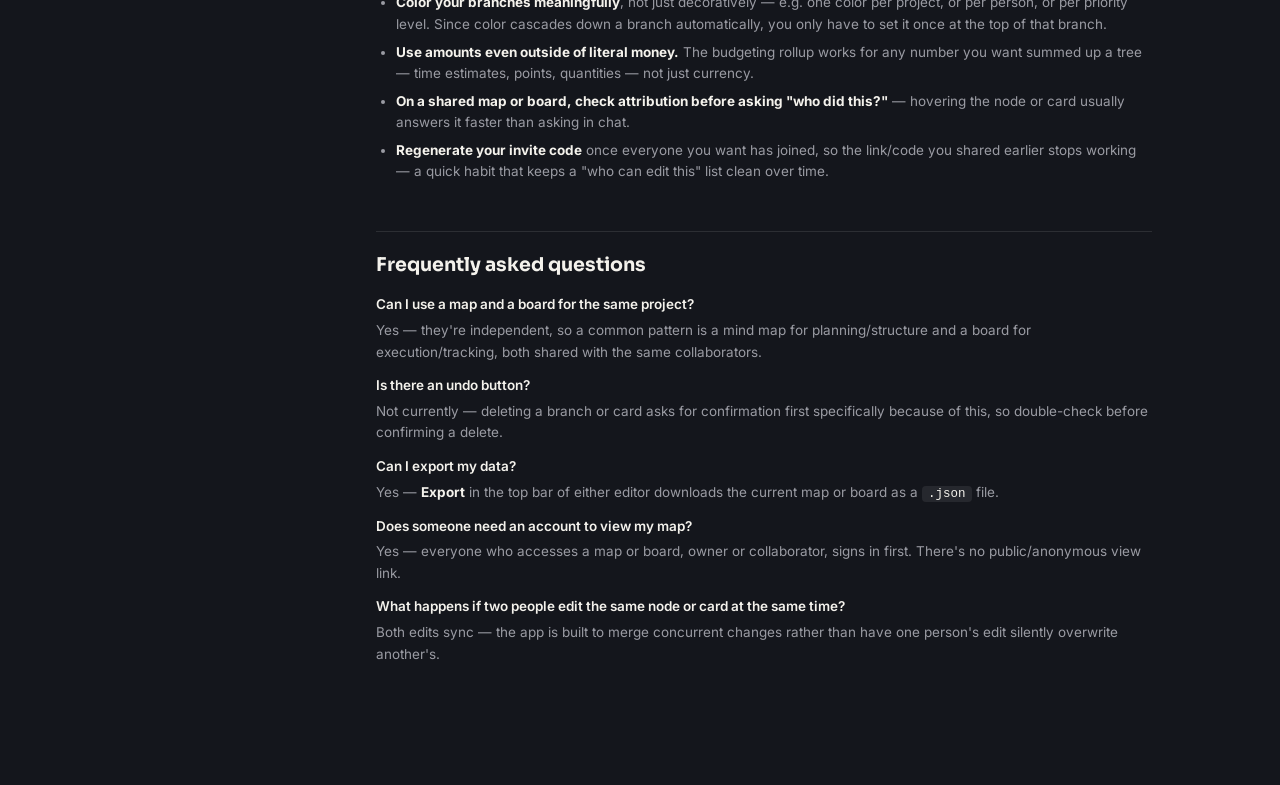
==== commit b21a8134: "Add files via upload" ====
--- a/guide.html
+++ b/guide.html
@@ -121,6 +121,7 @@
           <li>A node with a note shows a small 📝 badge on its corner — click the badge directly to open it without going through the toolbar.</li>
           <li>Notes are shared like everything else on the map: any collaborator can add, edit, or delete a note on any node, and changes sync live.</li>
           <li>Hovering a node includes its note (if any) alongside the usual attribution, so you can preview it without opening the popover.</li>
+          <li>Click <strong>📝 Notes</strong> in the top bar to see every note on the map in one list, newest first — handy on a large map where a note's badge might be off-screen. Click any entry to jump straight to that node: the view pans and centers on it, expanding any collapsed branch in the way, and briefly highlights it.</li>
         </ul>
 
         <h3>Seeing who did what</h3>
--- a/styles.css
+++ b/styles.css
@@ -256,6 +256,35 @@
 .share-collab-item button:hover { color: var(--danger); }
 .share-owner-note { font-size: 11.5px; color: var(--text-lo); }
 
+/* ============ Notes panel ============ */
+.notes-panel {
+  position: fixed; top: 56px; left: 16px;
+  width: 280px; max-height: min(60vh, 420px);
+  display: flex; flex-direction: column;
+  background: var(--ink-soft); border: 1px solid var(--line);
+  border-radius: var(--radius-md); padding: 14px;
+  box-shadow: var(--shadow-card); z-index: 120;
+}
+.notes-panel-row { margin-bottom: 8px; }
+.notes-panel-list { display: flex; flex-direction: column; gap: 6px; overflow-y: auto; }
+.notes-panel-item {
+  cursor: pointer; text-align: left;
+  background: rgba(var(--overlay-rgb),0.04); border: 1px solid transparent;
+  border-radius: 7px; padding: 8px 10px;
+  transition: background .12s ease, border-color .12s ease;
+}
+.notes-panel-item:hover { background: rgba(var(--overlay-rgb),0.09); border-color: var(--line); }
+.notes-panel-item-node {
+  font-size: 11px; font-weight: 700; color: var(--accent);
+  text-transform: uppercase; letter-spacing: .02em; margin-bottom: 2px;
+  overflow: hidden; text-overflow: ellipsis; white-space: nowrap;
+}
+.notes-panel-item-note {
+  font-size: 12.5px; color: var(--text-hi); line-height: 1.35;
+  display: -webkit-box; -webkit-line-clamp: 2; -webkit-box-orient: vertical; overflow: hidden;
+}
+.notes-panel-item-meta { font-size: 10.5px; color: var(--text-lo); margin-top: 4px; }
+
 /* ============ Dashboard ============ */
 .view-dashboard { display: flex; flex-direction: column; background: var(--ink); overflow-y: auto; }
 .dash-header {
@@ -423,6 +452,12 @@
 }
 .node.is-selected { border-color: #fff; box-shadow: 0 0 0 3px rgba(var(--overlay-rgb),0.25), 0 6px 16px rgba(0,0,0,0.3); }
 .node.is-dragging { cursor: grabbing; z-index: 50; }
+@keyframes node-pulse {
+  0% { box-shadow: 0 0 0 0 rgba(255,255,255,0.65); }
+  70% { box-shadow: 0 0 0 16px rgba(255,255,255,0); }
+  100% { box-shadow: 0 0 0 0 rgba(255,255,255,0); }
+}
+.node.is-pulse { animation: node-pulse 0.85s ease-out 2; z-index: 55; }
 .node-label { }
 .node-label[contenteditable="true"] { cursor: text; outline: none; user-select: text; -webkit-user-select: text; }
 .node-value {
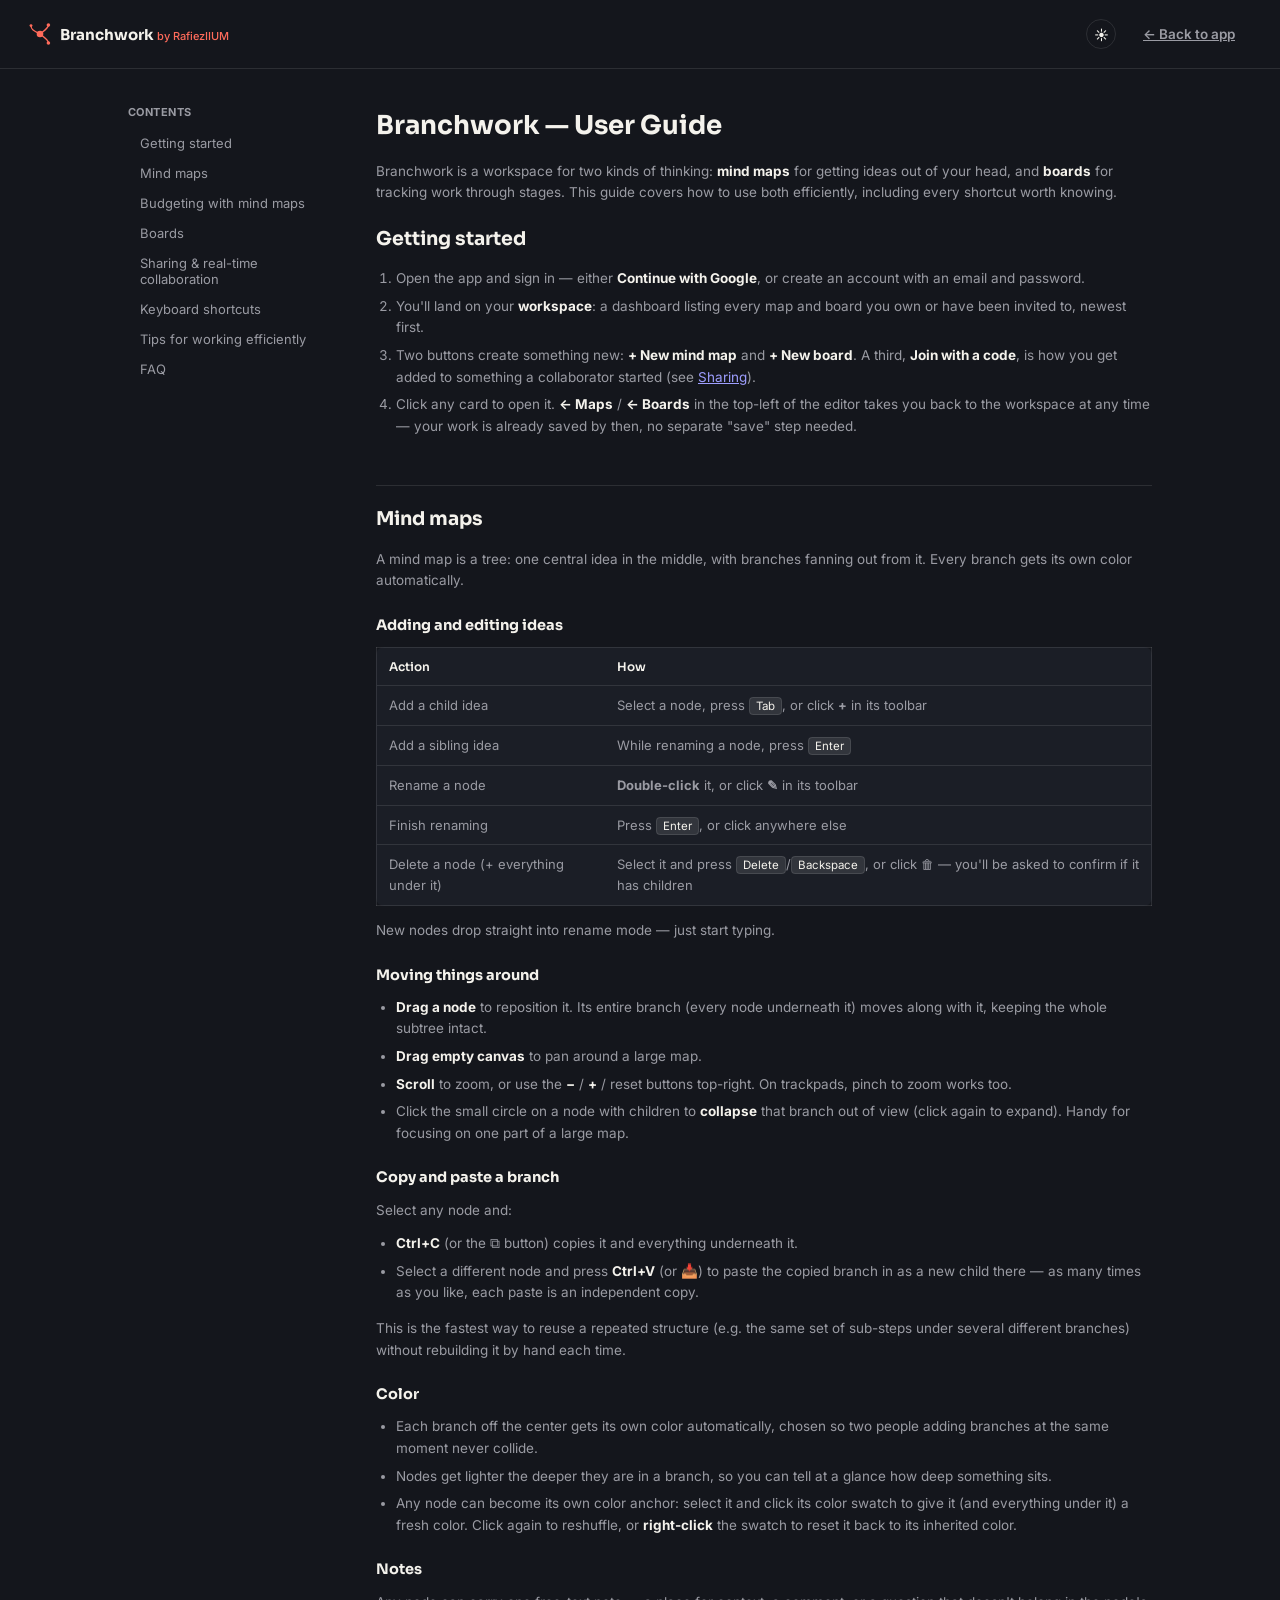
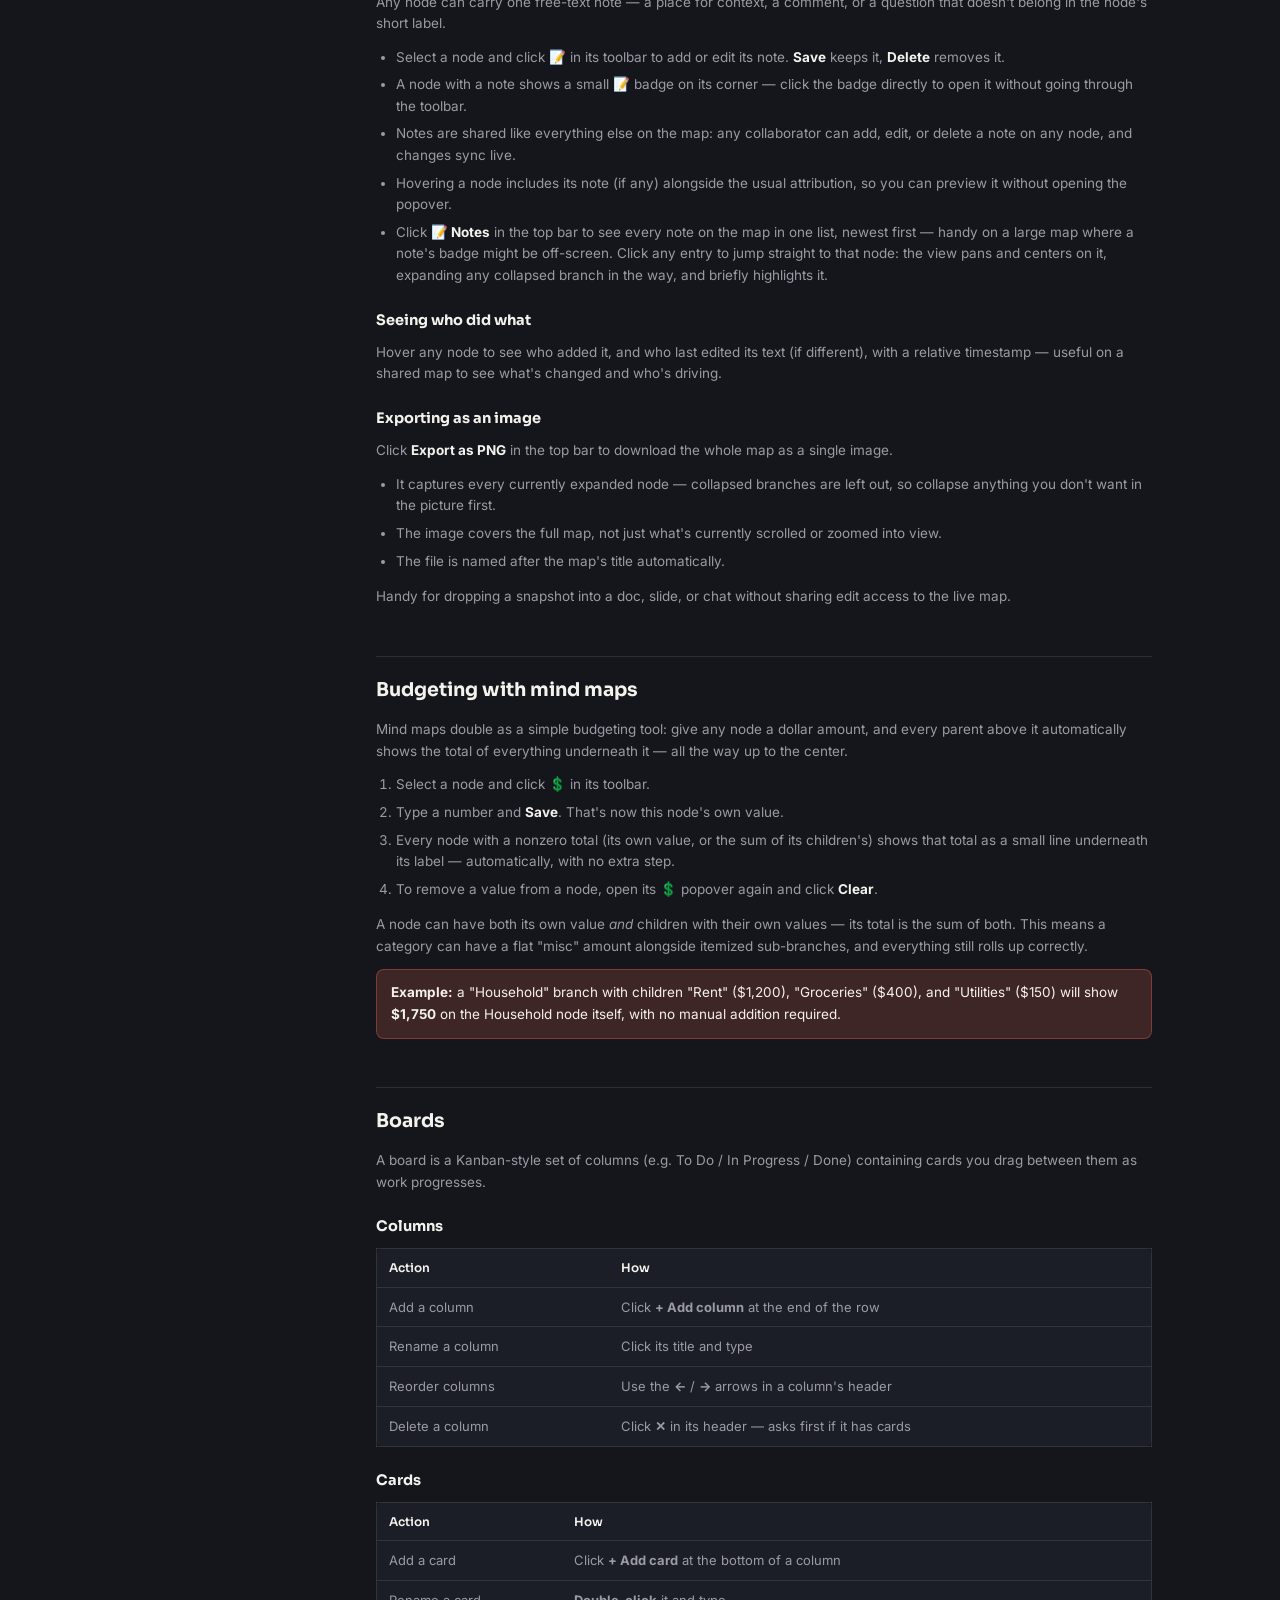
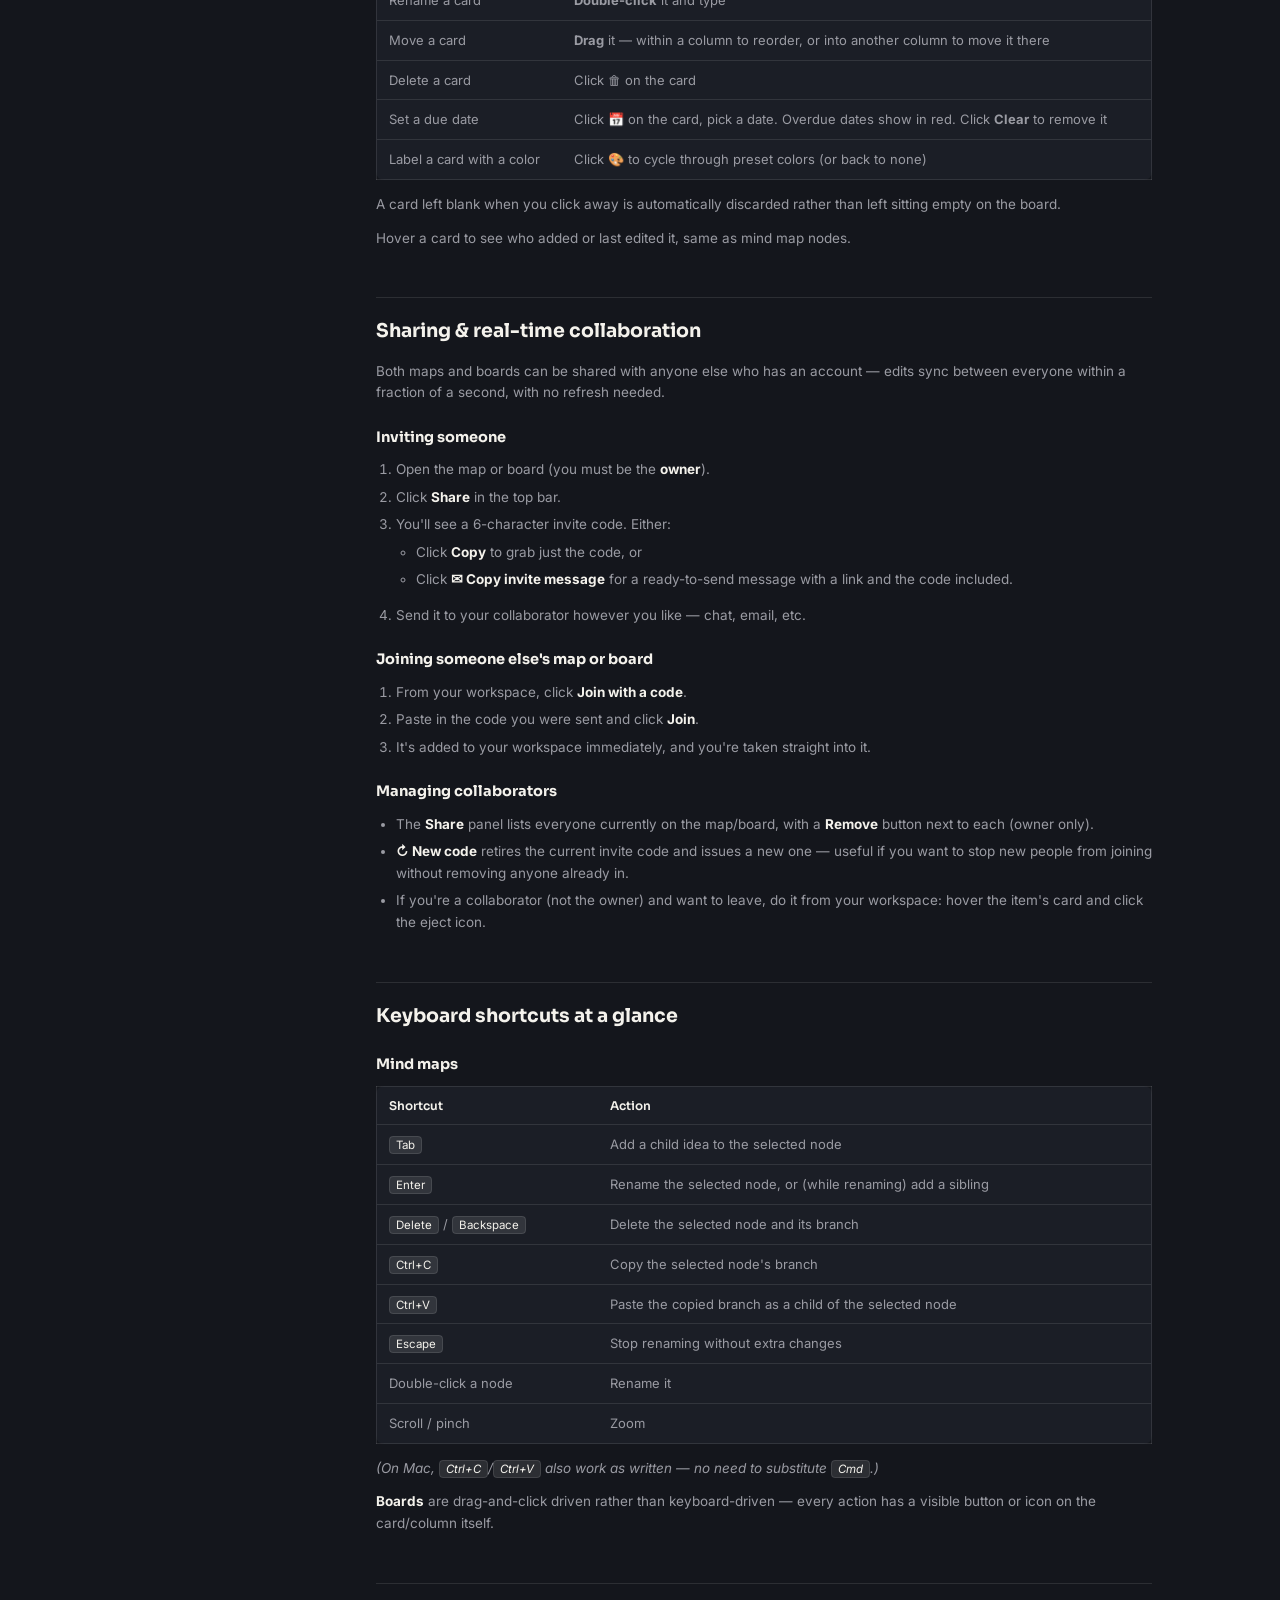
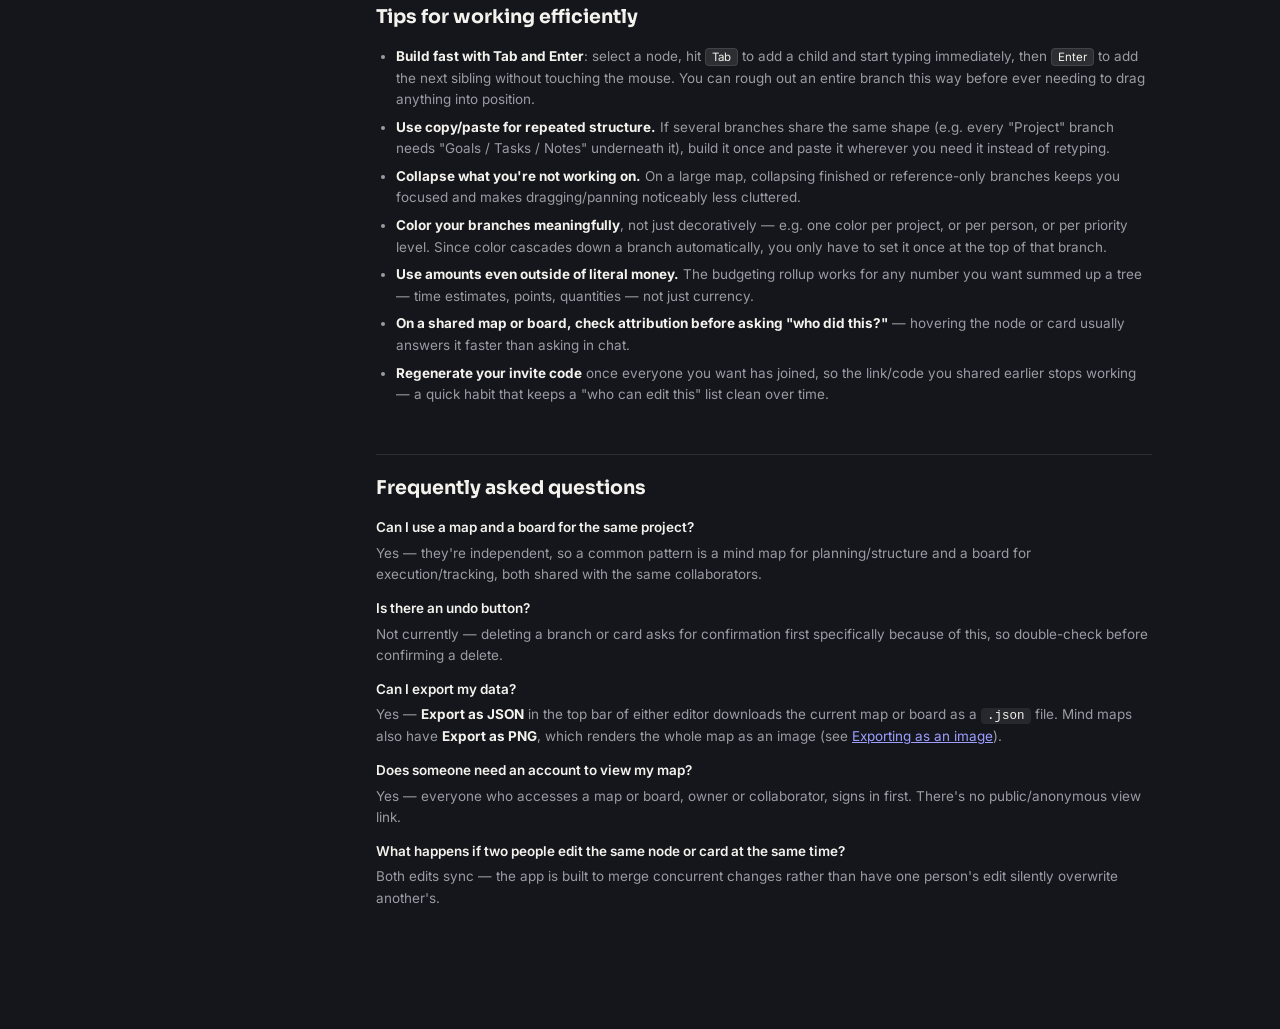
==== commit 5b6f5c32: "Add files via upload" ====
--- a/guide.html
+++ b/guide.html
@@ -126,6 +126,15 @@
 
         <h3>Seeing who did what</h3>
         <p>Hover any node to see who added it, and who last edited its text (if different), with a relative timestamp — useful on a shared map to see what's changed and who's driving.</p>
+
+        <h3>Exporting as an image</h3>
+        <p>Click <strong>Export as PNG</strong> in the top bar to download the whole map as a single image.</p>
+        <ul>
+          <li>It captures every currently expanded node — collapsed branches are left out, so collapse anything you don't want in the picture first.</li>
+          <li>The image covers the full map, not just what's currently scrolled or zoomed into view.</li>
+          <li>The file is named after the map's title automatically.</li>
+        </ul>
+        <p>Handy for dropping a snapshot into a doc, slide, or chat without sharing edit access to the live map.</p>
       </section>
 
       <section id="budgeting">
@@ -253,7 +262,7 @@
         <p>Not currently — deleting a branch or card asks for confirmation first specifically because of this, so double-check before confirming a delete.</p>
 
         <p class="guide-q">Can I export my data?</p>
-        <p>Yes — <strong>Export</strong> in the top bar of either editor downloads the current map or board as a <code>.json</code> file.</p>
+        <p>Yes — <strong>Export as JSON</strong> in the top bar of either editor downloads the current map or board as a <code>.json</code> file. Mind maps also have <strong>Export as PNG</strong>, which renders the whole map as an image (see <a href="#mind-maps">Exporting as an image</a>).</p>
 
         <p class="guide-q">Does someone need an account to view my map?</p>
         <p>Yes — everyone who accesses a map or board, owner or collaborator, signs in first. There's no public/anonymous view link.</p>
